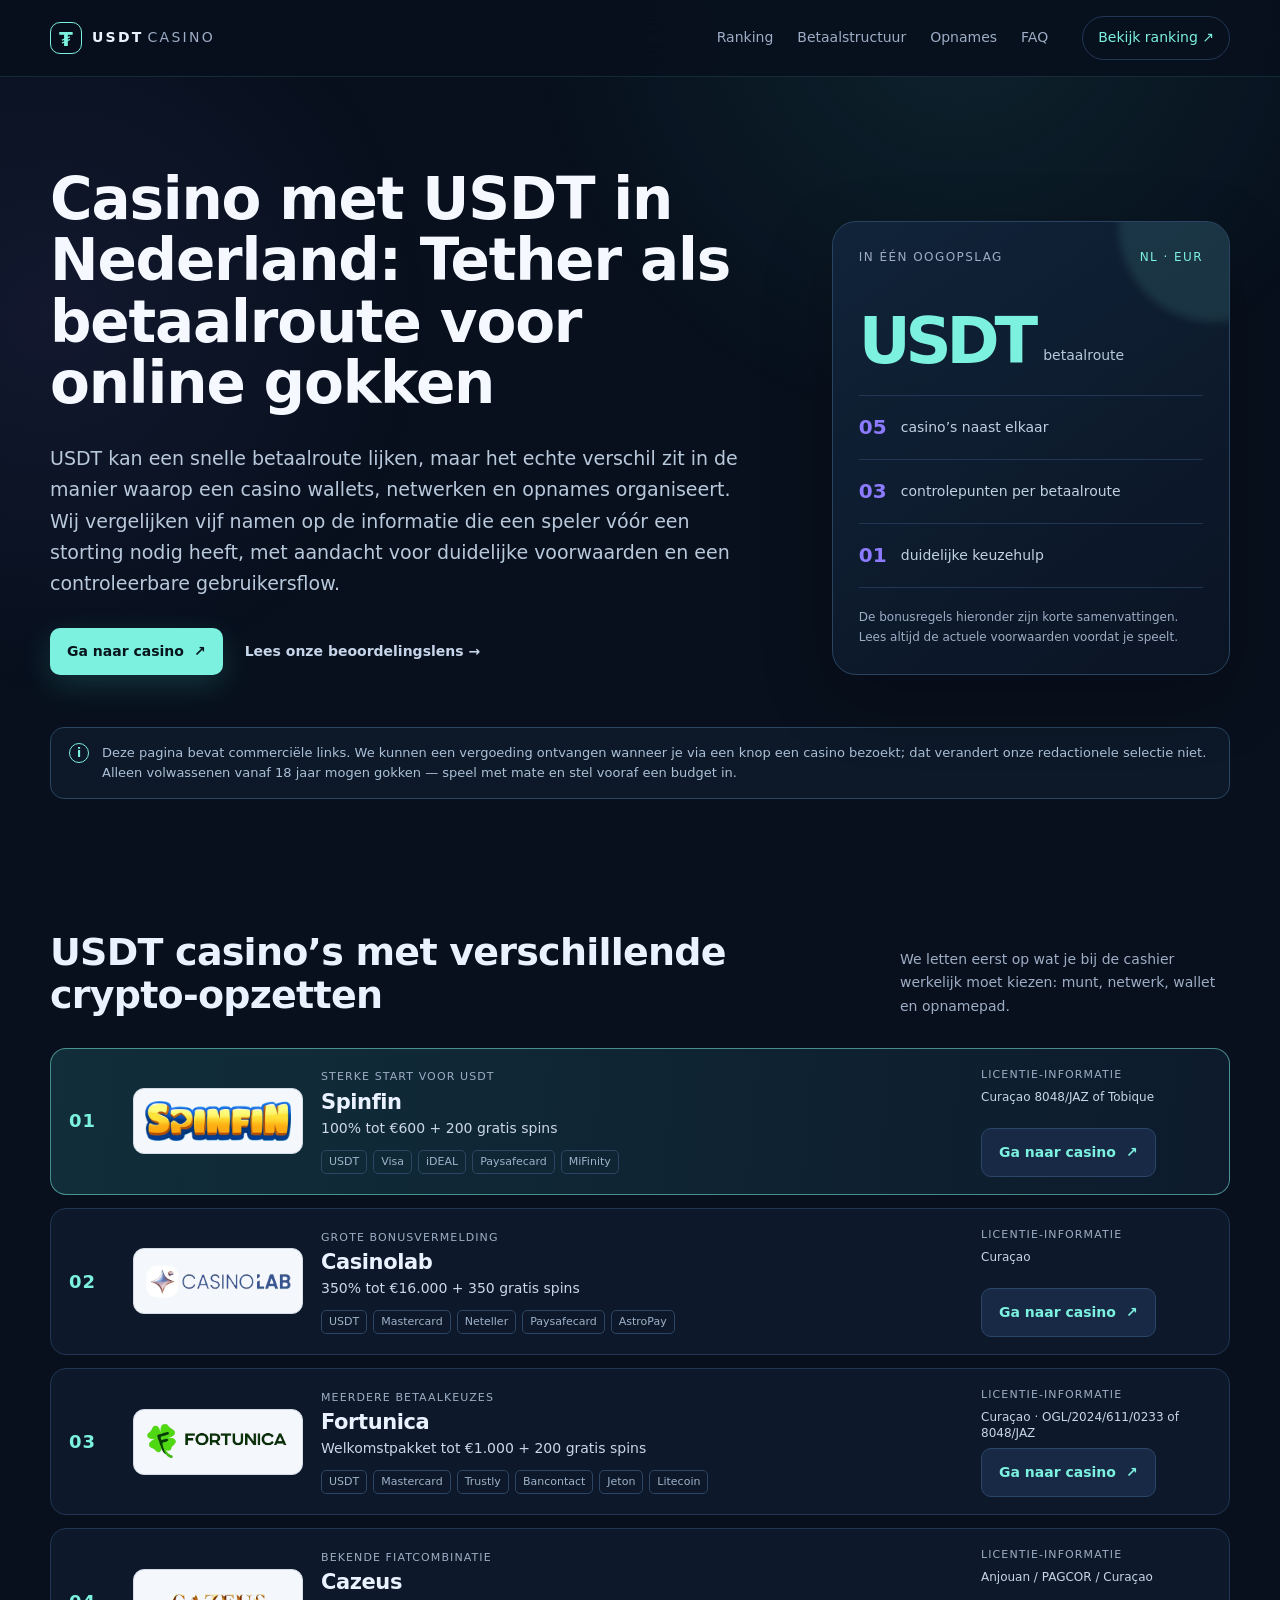
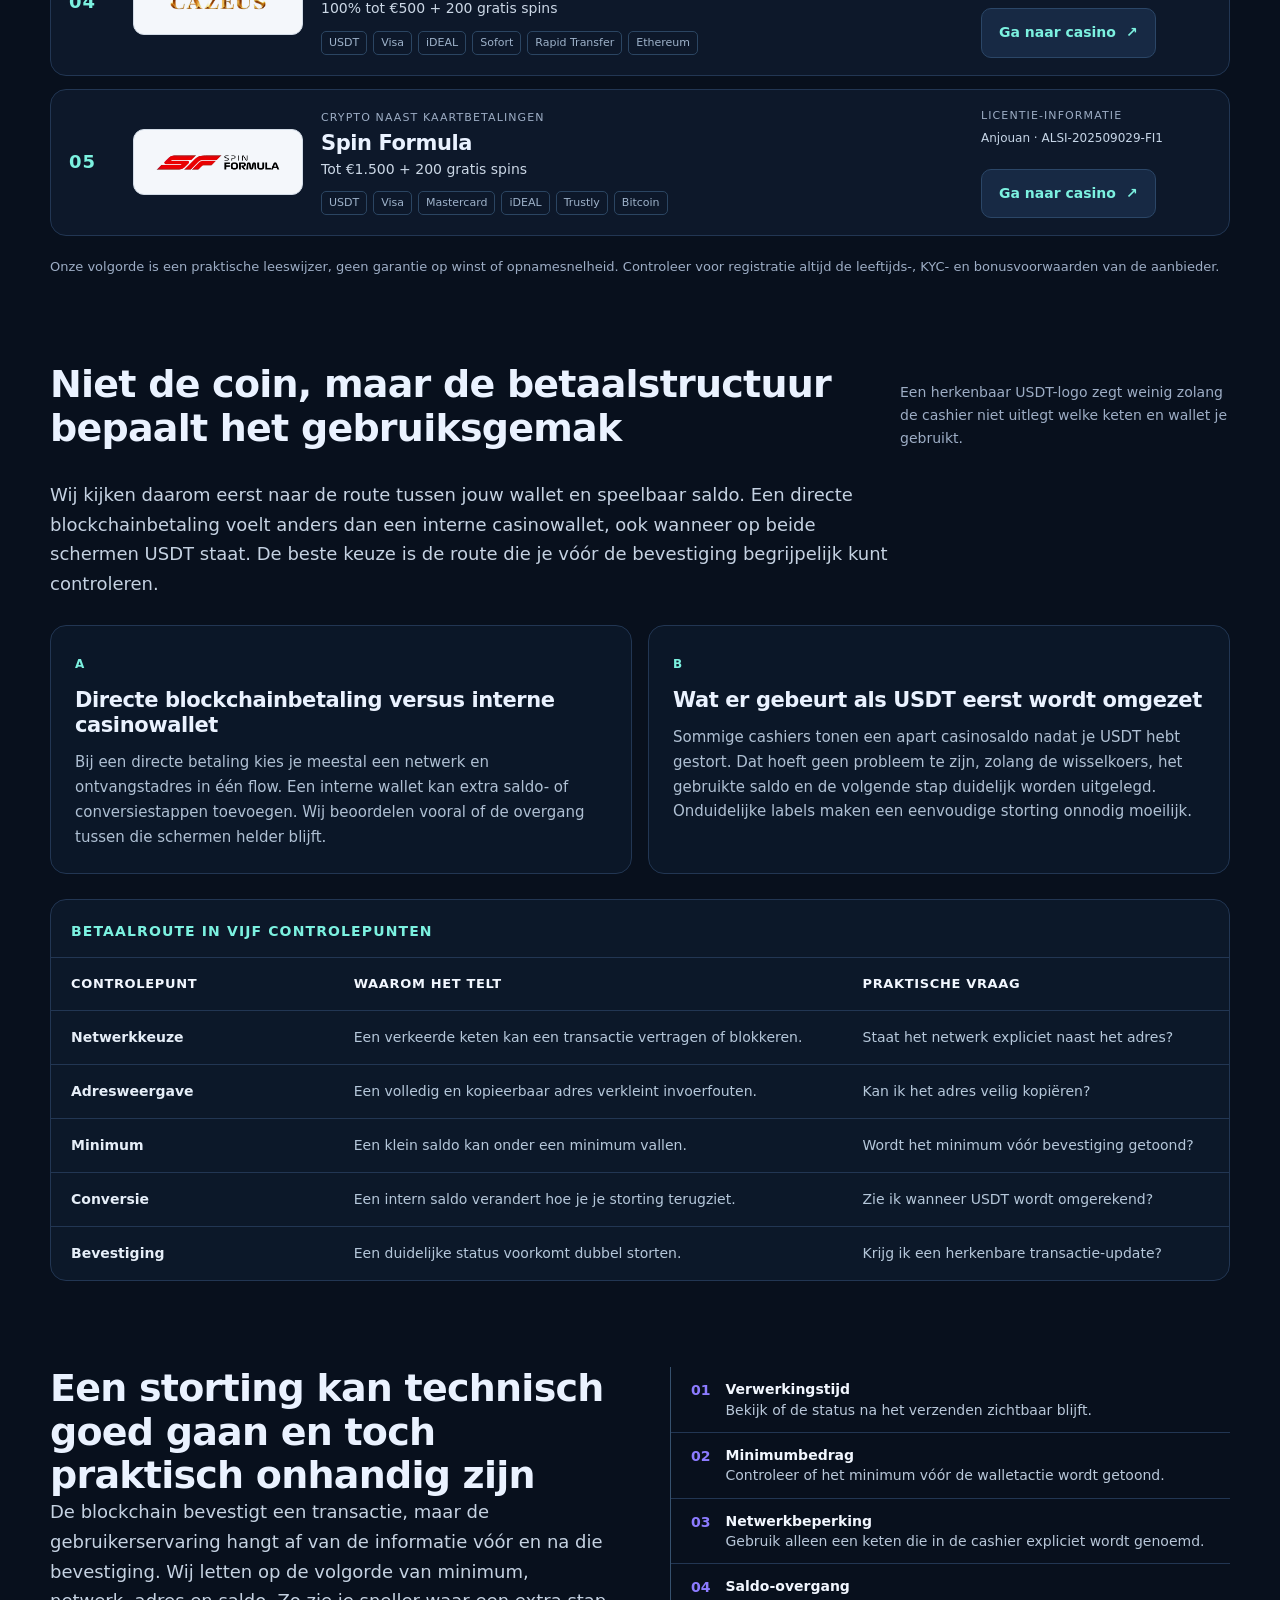
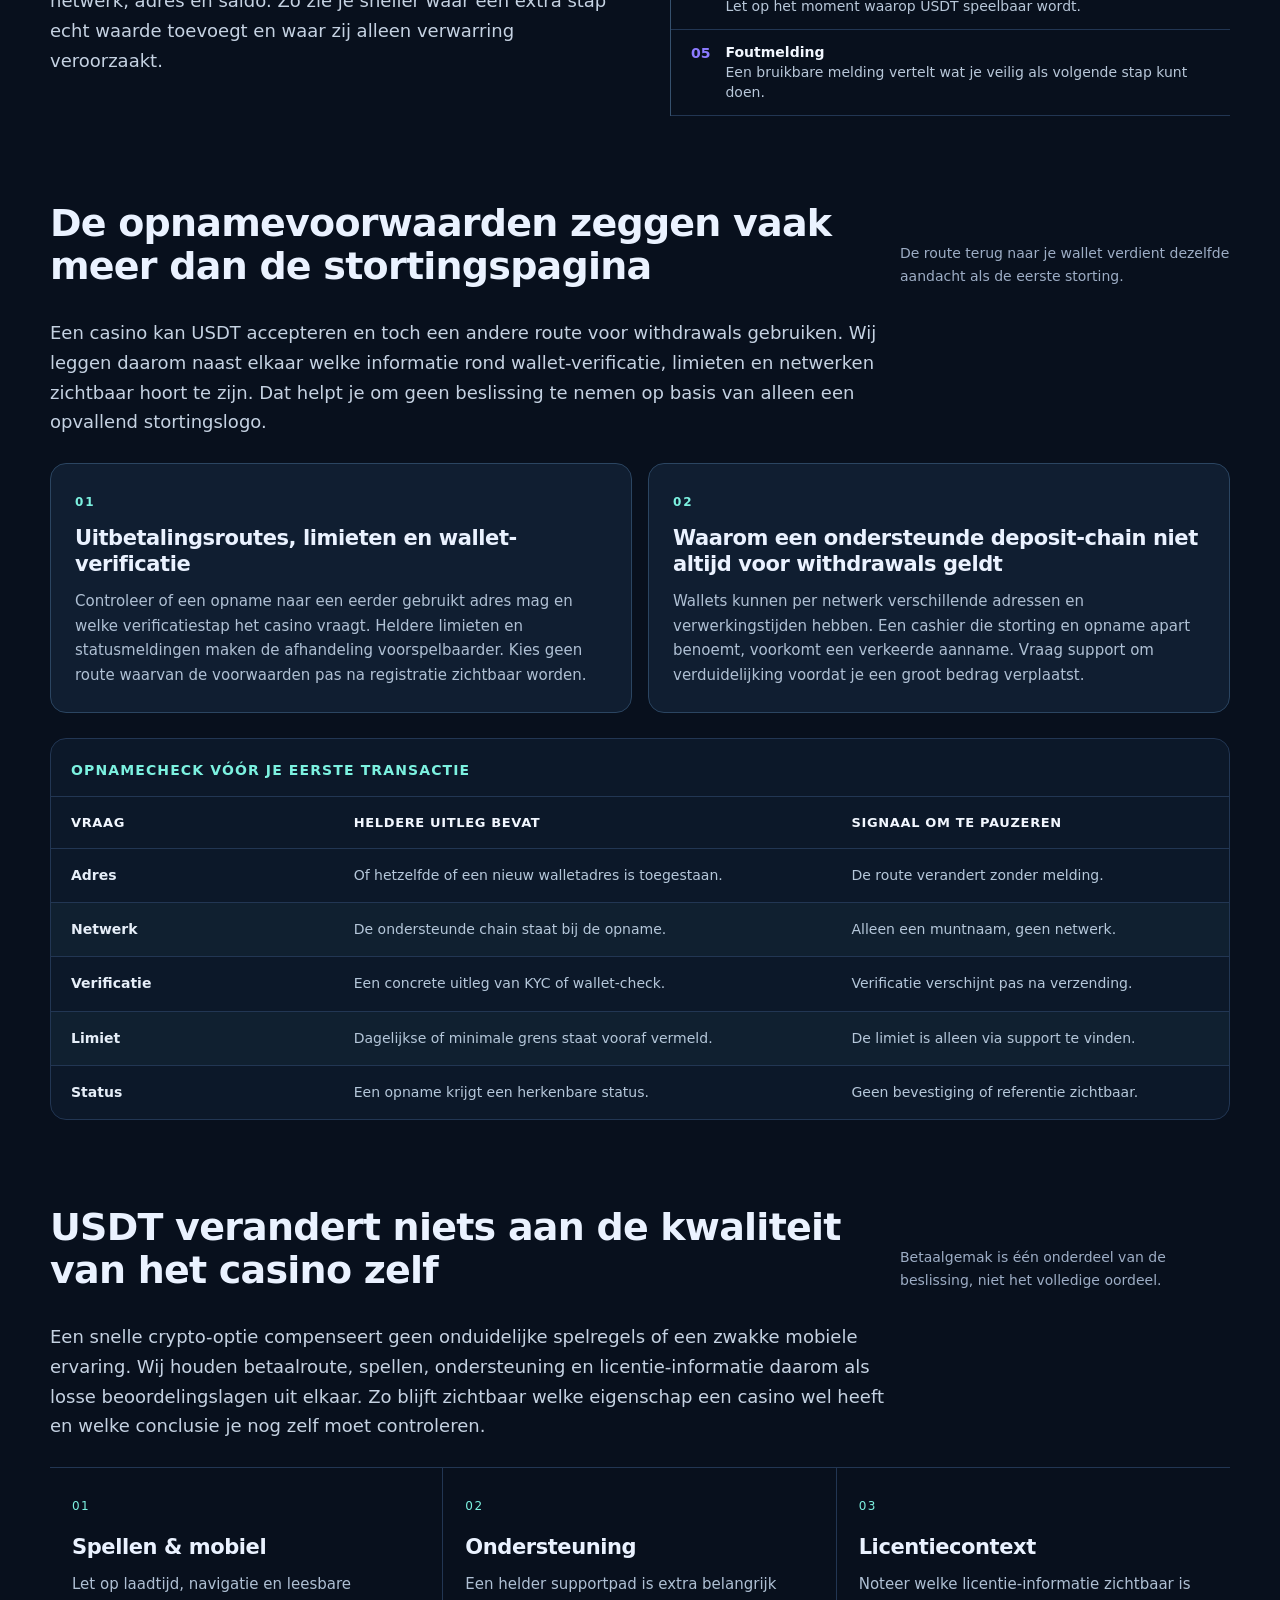
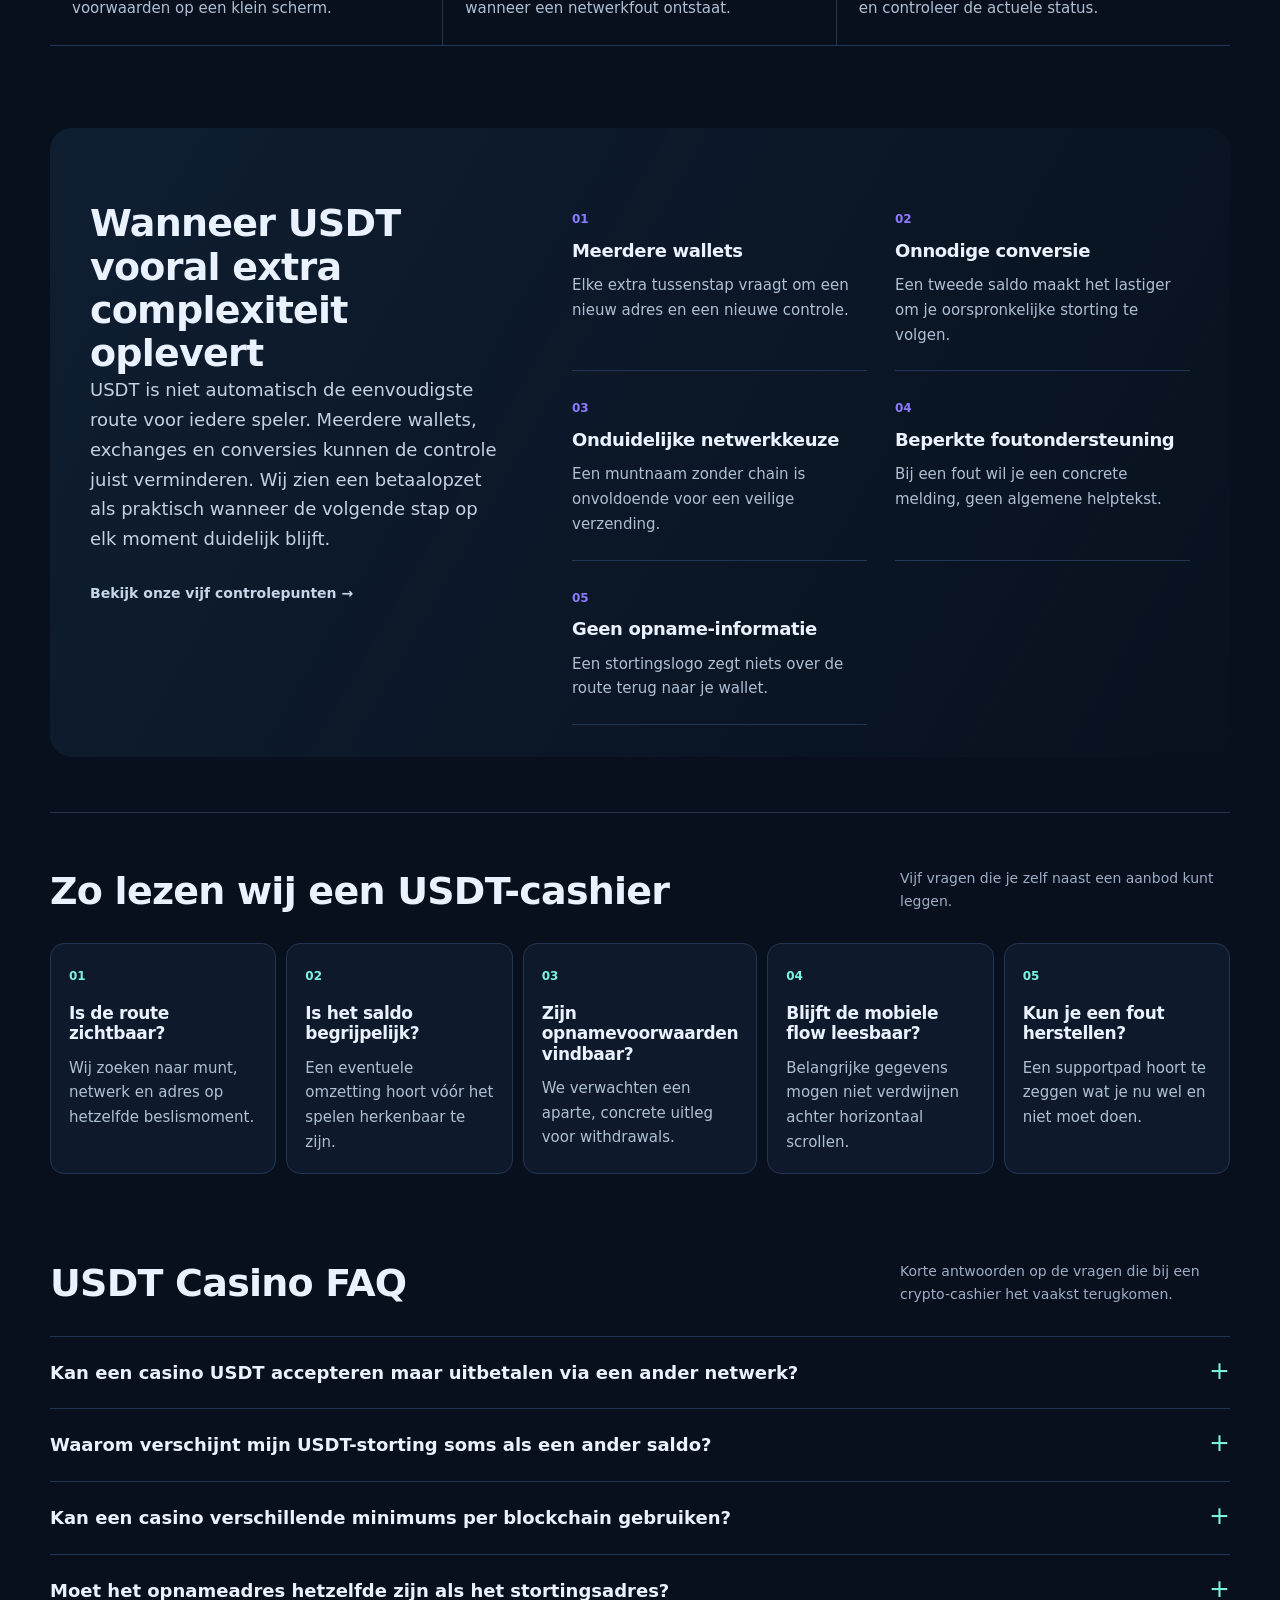
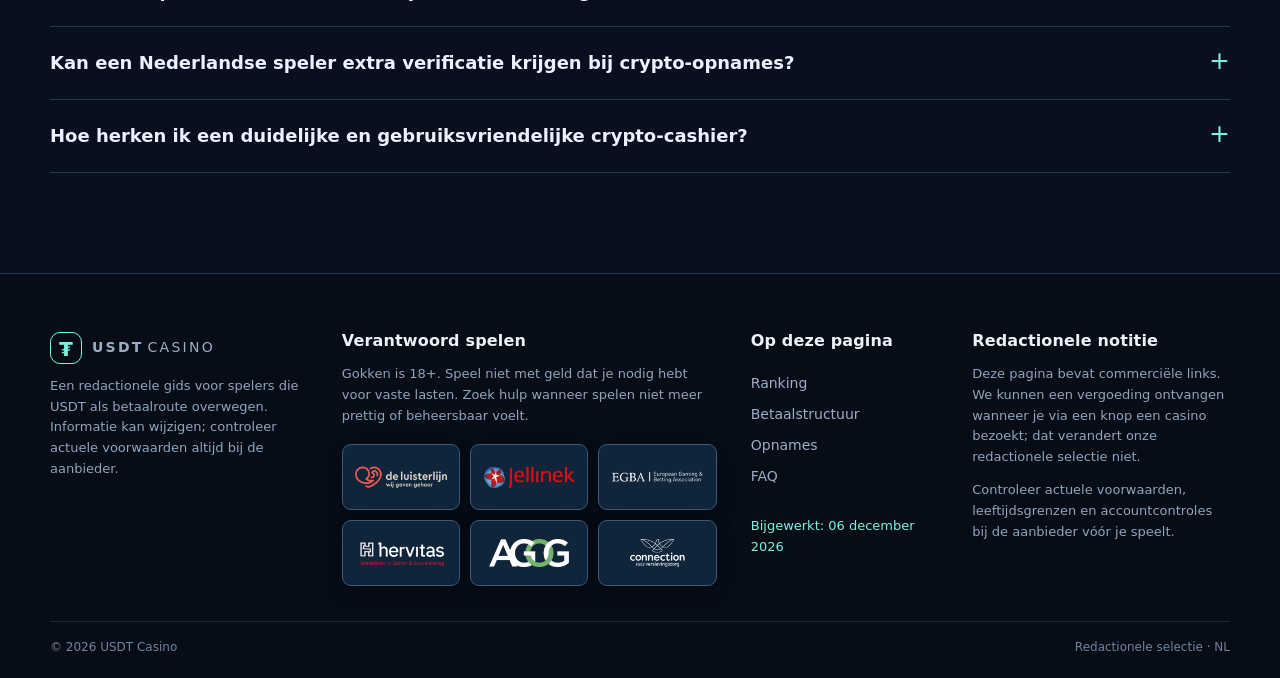
==== index.html @ d6264a71 "Add files via upload" ====
<!doctype html>
<html lang="nl-NL">
<head>
  <meta charset="utf-8">
  <meta name="viewport" content="width=device-width, initial-scale=1">
  <title>Casino met USDT Nederland: onafhankelijke vergelijking | September 2026</title>
  <meta name="description" content="Onze redactie vergelijkt USDT casino’s voor Nederlandse spelers: bonusvermeldingen, betaalstructuren, opnames en praktische aandachtspunten in één helder overzicht.">
  <meta name="robots" content="index,follow">
  <meta name="author" content="USDT Casino redactie">
  <meta name="date" content="2026-09-21">
  <meta property="og:title" content="Casino met USDT Nederland: heldere vergelijking">
  <meta property="og:description" content="Bekijk hoe vijf USDT-casino’s verschillen in betaalroute, bonusvermelding en gebruiksgemak.">
  <meta property="og:type" content="website">
  <meta property="og:url" content="https://usdtcasino-nl.com/">
  <meta property="og:updated_time" content="2026-09-21">
  <link rel="canonical" href="https://usdtcasino-nl.com/">
  <link rel="icon" type="image/svg+xml" href="/favicon.svg">
  <link rel="stylesheet" href="/styles.css">
  <script type="application/ld+json">
  {
    "@context":"https://schema.org",
    "@type":"WebSite",
    "@id":"https://usdtcasino-nl.com/#website",
    "url":"https://usdtcasino-nl.com/",
    "name":"USDT Casino",
    "inLanguage":"nl-NL"
  }
  </script>
  <script type="application/ld+json">
  {
    "@context":"https://schema.org",
    "@type":"WebPage",
    "@id":"https://usdtcasino-nl.com/#webpage",
    "url":"https://usdtcasino-nl.com/",
    "name":"Casino met USDT Nederland",
    "isPartOf":{"@id":"https://usdtcasino-nl.com/#website"},
    "dateModified":"2026-09-21",
    "inLanguage":"nl-NL"
  }
  </script>
  <script type="application/ld+json">
  {
    "@context":"https://schema.org",
    "@type":"ItemList",
    "@id":"https://usdtcasino-nl.com/#ranking",
    "name":"USDT casino selectie Nederland",
    "numberOfItems":5,
    "itemListElement":[
      {"@type":"ListItem","position":1,"name":"Spinfin","url":"https://usdtcasino-nl.com/#spinfin"},
      {"@type":"ListItem","position":2,"name":"Casinolab","url":"https://usdtcasino-nl.com/#casinolab"},
      {"@type":"ListItem","position":3,"name":"Fortunica","url":"https://usdtcasino-nl.com/#fortunica"},
      {"@type":"ListItem","position":4,"name":"Cazeus","url":"https://usdtcasino-nl.com/#cazeus"},
      {"@type":"ListItem","position":5,"name":"Spin Formula","url":"https://usdtcasino-nl.com/#spin-formula"}
    ]
  }
  </script>
</head>
<body>
  <a class="skip-link" href="#main-content">Ga direct naar de inhoud</a>
  <header class="site-header">
    <div class="shell header-inner">
      <a class="brand" href="/" aria-label="USDT Casino startpagina">
        <span class="brand-mark" aria-hidden="true">₮</span>
        <span>USDT<span class="brand-muted">CASINO</span></span>
      </a>
      <nav class="main-nav" aria-label="Hoofdnavigatie">
        <a href="#ranking">Ranking</a>
        <a href="#structuur">Betaalstructuur</a>
        <a href="#opnames">Opnames</a>
        <a href="#faq">FAQ</a>
      </nav>
      <a class="header-cta" href="#ranking">Bekijk ranking <span aria-hidden="true">↗</span></a>
    </div>
  </header>

  <main id="main-content">
    <section class="hero shell" aria-labelledby="page-title">
      <div class="hero-copy">
        <h1 id="page-title">Casino met USDT in Nederland: Tether als betaalroute voor online gokken</h1>
        <p class="hero-lede">USDT kan een snelle betaalroute lijken, maar het echte verschil zit in de manier waarop een casino wallets, netwerken en opnames organiseert. Wij vergelijken vijf namen op de informatie die een speler vóór een storting nodig heeft, met aandacht voor duidelijke voorwaarden en een controleerbare gebruikersflow.</p>
        <div class="hero-actions">
          <a class="button button-primary" href="/visit/">Ga naar casino <span aria-hidden="true">↗</span></a>
          <a class="text-link" href="#methode">Lees onze beoordelingslens <span aria-hidden="true">→</span></a>
        </div>
      </div>
      <aside class="hero-panel" aria-label="Kernpunten van deze vergelijking">
        <div class="panel-topline"><span>In één oogopslag</span><span class="panel-tag">NL · EUR</span></div>
        <div class="hero-signal"><strong>USDT</strong><span>betaalroute</span></div>
        <div class="signal-list">
          <div><span class="signal-number">05</span><span>casino’s naast elkaar</span></div>
          <div><span class="signal-number">03</span><span>controlepunten per betaalroute</span></div>
          <div><span class="signal-number">01</span><span>duidelijke keuzehulp</span></div>
        </div>
        <p class="panel-note">De bonusregels hieronder zijn korte samenvattingen. Lees altijd de actuele voorwaarden voordat je speelt.</p>
      </aside>
    </section>

    <section class="disclosure shell" aria-label="Affiliate- en leeftijdsvermelding">
      <span class="disclosure-icon" aria-hidden="true">i</span>
      <p>Deze pagina bevat commerciële links. We kunnen een vergoeding ontvangen wanneer je via een knop een casino bezoekt; dat verandert onze redactionele selectie niet. Alleen volwassenen vanaf 18 jaar mogen gokken — speel met mate en stel vooraf een budget in.</p>
    </section>

    <section class="shell section" id="ranking" aria-labelledby="ranking-title">
      <div class="section-heading">
        <div><h2 id="ranking-title">USDT casino’s met verschillende crypto-opzetten</h2></div>
        <p class="heading-note">We letten eerst op wat je bij de cashier werkelijk moet kiezen: munt, netwerk, wallet en opnamepad.</p>
      </div>
      <div class="ranking-list">
        <article class="casino-card featured" id="spinfin">
          <div class="rank-badge">01</div><div class="logo-box"><img src="/assets/spinfin.webp" alt="Spinfin logo" width="150" height="58"></div>
          <div class="casino-main"><div class="card-label">Sterke start voor USDT</div><h3>Spinfin</h3><p>100% tot €600 + 200 gratis spins</p><div class="meta-row"><span>USDT</span><span>Visa</span><span>iDEAL</span><span>Paysafecard</span><span>MiFinity</span></div></div>
          <div class="casino-side"><span class="license-label">Licentie-informatie</span><strong>Curaçao 8048/JAZ of Tobique</strong><a class="button button-dark" href="/visit/spinfin/" rel="sponsored nofollow">Ga naar casino <span aria-hidden="true">↗</span></a></div>
        </article>
        <article class="casino-card" id="casinolab">
          <div class="rank-badge">02</div><div class="logo-box"><img src="/assets/casinolab.webp" alt="Casinolab logo" width="150" height="58"></div>
          <div class="casino-main"><div class="card-label">Grote bonusvermelding</div><h3>Casinolab</h3><p>350% tot €16.000 + 350 gratis spins</p><div class="meta-row"><span>USDT</span><span>Mastercard</span><span>Neteller</span><span>Paysafecard</span><span>AstroPay</span></div></div>
          <div class="casino-side"><span class="license-label">Licentie-informatie</span><strong>Curaçao</strong><a class="button button-dark" href="/visit/casinolab/" rel="sponsored nofollow">Ga naar casino <span aria-hidden="true">↗</span></a></div>
        </article>
        <article class="casino-card" id="fortunica">
          <div class="rank-badge">03</div><div class="logo-box"><img src="/assets/fortunica.webp" alt="Fortunica logo" width="150" height="58"></div>
          <div class="casino-main"><div class="card-label">Meerdere betaalkeuzes</div><h3>Fortunica</h3><p>Welkomstpakket tot €1.000 + 200 gratis spins</p><div class="meta-row"><span>USDT</span><span>Mastercard</span><span>Trustly</span><span>Bancontact</span><span>Jeton</span><span>Litecoin</span></div></div>
          <div class="casino-side"><span class="license-label">Licentie-informatie</span><strong>Curaçao · OGL/2024/611/0233 of 8048/JAZ</strong><a class="button button-dark" href="/visit/fortunica/" rel="sponsored nofollow">Ga naar casino <span aria-hidden="true">↗</span></a></div>
        </article>
        <article class="casino-card" id="cazeus">
          <div class="rank-badge">04</div><div class="logo-box"><img src="/assets/cazeus.webp" alt="Cazeus logo" width="150" height="58"></div>
          <div class="casino-main"><div class="card-label">Bekende fiatcombinatie</div><h3>Cazeus</h3><p>100% tot €500 + 200 gratis spins</p><div class="meta-row"><span>USDT</span><span>Visa</span><span>iDEAL</span><span>Sofort</span><span>Rapid Transfer</span><span>Ethereum</span></div></div>
          <div class="casino-side"><span class="license-label">Licentie-informatie</span><strong>Anjouan / PAGCOR / Curaçao</strong><a class="button button-dark" href="/visit/cazeus/" rel="sponsored nofollow">Ga naar casino <span aria-hidden="true">↗</span></a></div>
        </article>
        <article class="casino-card" id="spin-formula">
          <div class="rank-badge">05</div><div class="logo-box"><img src="/assets/spin-formula.webp" alt="Spin Formula logo" width="150" height="58"></div>
          <div class="casino-main"><div class="card-label">Crypto naast kaartbetalingen</div><h3>Spin Formula</h3><p>Tot €1.500 + 200 gratis spins</p><div class="meta-row"><span>USDT</span><span>Visa</span><span>Mastercard</span><span>iDEAL</span><span>Trustly</span><span>Bitcoin</span></div></div>
          <div class="casino-side"><span class="license-label">Licentie-informatie</span><strong>Anjouan · ALSI-202509029-FI1</strong><a class="button button-dark" href="/visit/spinformula/" rel="sponsored nofollow">Ga naar casino <span aria-hidden="true">↗</span></a></div>
        </article>
      </div>
      <p class="after-note">Onze volgorde is een praktische leeswijzer, geen garantie op winst of opnamesnelheid. Controleer voor registratie altijd de leeftijds-, KYC- en bonusvoorwaarden van de aanbieder.</p>
    </section>

    <section class="shell section" id="structuur" aria-labelledby="structuur-title">
      <div class="section-heading"><div><h2 id="structuur-title">Niet de coin, maar de betaalstructuur bepaalt het gebruiksgemak</h2></div><p class="heading-note">Een herkenbaar USDT-logo zegt weinig zolang de cashier niet uitlegt welke keten en wallet je gebruikt.</p></div>
      <p class="intro-paragraph">Wij kijken daarom eerst naar de route tussen jouw wallet en speelbaar saldo. Een directe blockchainbetaling voelt anders dan een interne casinowallet, ook wanneer op beide schermen USDT staat. De beste keuze is de route die je vóór de bevestiging begrijpelijk kunt controleren.</p>
      <div class="insight-grid">
        <article class="insight-card"><span class="insight-index">A</span><h3>Directe blockchainbetaling versus interne casinowallet</h3><p>Bij een directe betaling kies je meestal een netwerk en ontvangstadres in één flow. Een interne wallet kan extra saldo- of conversiestappen toevoegen. Wij beoordelen vooral of de overgang tussen die schermen helder blijft.</p></article>
        <article class="insight-card"><span class="insight-index">B</span><h3>Wat er gebeurt als USDT eerst wordt omgezet</h3><p>Sommige cashiers tonen een apart casinosaldo nadat je USDT hebt gestort. Dat hoeft geen probleem te zijn, zolang de wisselkoers, het gebruikte saldo en de volgende stap duidelijk worden uitgelegd. Onduidelijke labels maken een eenvoudige storting onnodig moeilijk.</p></article>
      </div>
      <div class="table-wrap"><table class="comparison-table"><caption>Betaalroute in vijf controlepunten</caption><thead><tr><th scope="col">Controlepunt</th><th scope="col">Waarom het telt</th><th scope="col">Praktische vraag</th></tr></thead><tbody><tr><td>Netwerkkeuze</td><td>Een verkeerde keten kan een transactie vertragen of blokkeren.</td><td>Staat het netwerk expliciet naast het adres?</td></tr><tr><td>Adresweergave</td><td>Een volledig en kopieerbaar adres verkleint invoerfouten.</td><td>Kan ik het adres veilig kopiëren?</td></tr><tr><td>Minimum</td><td>Een klein saldo kan onder een minimum vallen.</td><td>Wordt het minimum vóór bevestiging getoond?</td></tr><tr><td>Conversie</td><td>Een intern saldo verandert hoe je je storting terugziet.</td><td>Zie ik wanneer USDT wordt omgerekend?</td></tr><tr><td>Bevestiging</td><td>Een duidelijke status voorkomt dubbel storten.</td><td>Krijg ik een herkenbare transactie-update?</td></tr></tbody></table></div>
    </section>

    <section class="shell section split-section" aria-labelledby="storting-title">
      <div><h2 id="storting-title">Een storting kan technisch goed gaan en toch praktisch onhandig zijn</h2><p class="intro-paragraph">De blockchain bevestigt een transactie, maar de gebruikerservaring hangt af van de informatie vóór en na die bevestiging. Wij letten op de volgorde van minimum, netwerk, adres en saldo. Zo zie je sneller waar een extra stap echt waarde toevoegt en waar zij alleen verwarring veroorzaakt.</p></div>
      <div class="numbered-list"><div><span>01</span><p><strong>Verwerkingstijd</strong><br>Bekijk of de status na het verzenden zichtbaar blijft.</p></div><div><span>02</span><p><strong>Minimumbedrag</strong><br>Controleer of het minimum vóór de walletactie wordt getoond.</p></div><div><span>03</span><p><strong>Netwerkbeperking</strong><br>Gebruik alleen een keten die in de cashier expliciet wordt genoemd.</p></div><div><span>04</span><p><strong>Saldo-overgang</strong><br>Let op het moment waarop USDT speelbaar wordt.</p></div><div><span>05</span><p><strong>Foutmelding</strong><br>Een bruikbare melding vertelt wat je veilig als volgende stap kunt doen.</p></div></div>
    </section>

    <section class="shell section" id="opnames" aria-labelledby="opnames-title">
      <div class="section-heading"><div><h2 id="opnames-title">De opnamevoorwaarden zeggen vaak meer dan de stortingspagina</h2></div><p class="heading-note">De route terug naar je wallet verdient dezelfde aandacht als de eerste storting.</p></div>
      <p class="intro-paragraph">Een casino kan USDT accepteren en toch een andere route voor withdrawals gebruiken. Wij leggen daarom naast elkaar welke informatie rond wallet-verificatie, limieten en netwerken zichtbaar hoort te zijn. Dat helpt je om geen beslissing te nemen op basis van alleen een opvallend stortingslogo.</p>
      <div class="insight-grid"><article class="insight-card dark-card"><span class="insight-index">01</span><h3>Uitbetalingsroutes, limieten en wallet-verificatie</h3><p>Controleer of een opname naar een eerder gebruikt adres mag en welke verificatiestap het casino vraagt. Heldere limieten en statusmeldingen maken de afhandeling voorspelbaarder. Kies geen route waarvan de voorwaarden pas na registratie zichtbaar worden.</p></article><article class="insight-card dark-card"><span class="insight-index">02</span><h3>Waarom een ondersteunde deposit-chain niet altijd voor withdrawals geldt</h3><p>Wallets kunnen per netwerk verschillende adressen en verwerkingstijden hebben. Een cashier die storting en opname apart benoemt, voorkomt een verkeerde aanname. Vraag support om verduidelijking voordat je een groot bedrag verplaatst.</p></article></div>
      <div class="table-wrap"><table class="comparison-table alt"><caption>Opnamecheck vóór je eerste transactie</caption><thead><tr><th scope="col">Vraag</th><th scope="col">Heldere uitleg bevat</th><th scope="col">Signaal om te pauzeren</th></tr></thead><tbody><tr><td>Adres</td><td>Of hetzelfde of een nieuw walletadres is toegestaan.</td><td>De route verandert zonder melding.</td></tr><tr><td>Netwerk</td><td>De ondersteunde chain staat bij de opname.</td><td>Alleen een muntnaam, geen netwerk.</td></tr><tr><td>Verificatie</td><td>Een concrete uitleg van KYC of wallet-check.</td><td>Verificatie verschijnt pas na verzending.</td></tr><tr><td>Limiet</td><td>Dagelijkse of minimale grens staat vooraf vermeld.</td><td>De limiet is alleen via support te vinden.</td></tr><tr><td>Status</td><td>Een opname krijgt een herkenbare status.</td><td>Geen bevestiging of referentie zichtbaar.</td></tr></tbody></table></div>
    </section>

    <section class="shell section" aria-labelledby="kwaliteit-title">
      <div class="section-heading"><div><h2 id="kwaliteit-title">USDT verandert niets aan de kwaliteit van het casino zelf</h2></div><p class="heading-note">Betaalgemak is één onderdeel van de beslissing, niet het volledige oordeel.</p></div>
      <p class="intro-paragraph">Een snelle crypto-optie compenseert geen onduidelijke spelregels of een zwakke mobiele ervaring. Wij houden betaalroute, spellen, ondersteuning en licentie-informatie daarom als losse beoordelingslagen uit elkaar. Zo blijft zichtbaar welke eigenschap een casino wel heeft en welke conclusie je nog zelf moet controleren.</p>
      <div class="feature-rail"><div><span class="rail-icon">01</span><h3>Spellen &amp; mobiel</h3><p>Let op laadtijd, navigatie en leesbare voorwaarden op een klein scherm.</p></div><div><span class="rail-icon">02</span><h3>Ondersteuning</h3><p>Een helder supportpad is extra belangrijk wanneer een netwerkfout ontstaat.</p></div><div><span class="rail-icon">03</span><h3>Licentiecontext</h3><p>Noteer welke licentie-informatie zichtbaar is en controleer de actuele status.</p></div></div>
    </section>

    <section class="shell section complexity-section" aria-labelledby="complexiteit-title">
      <div class="complexity-copy"><h2 id="complexiteit-title">Wanneer USDT vooral extra complexiteit oplevert</h2><p class="intro-paragraph">USDT is niet automatisch de eenvoudigste route voor iedere speler. Meerdere wallets, exchanges en conversies kunnen de controle juist verminderen. Wij zien een betaalopzet als praktisch wanneer de volgende stap op elk moment duidelijk blijft.</p><a class="text-link" href="#methode">Bekijk onze vijf controlepunten <span aria-hidden="true">→</span></a></div>
      <div class="complexity-list"><div><span>01</span><h3>Meerdere wallets</h3><p>Elke extra tussenstap vraagt om een nieuw adres en een nieuwe controle.</p></div><div><span>02</span><h3>Onnodige conversie</h3><p>Een tweede saldo maakt het lastiger om je oorspronkelijke storting te volgen.</p></div><div><span>03</span><h3>Onduidelijke netwerkkeuze</h3><p>Een muntnaam zonder chain is onvoldoende voor een veilige verzending.</p></div><div><span>04</span><h3>Beperkte foutondersteuning</h3><p>Bij een fout wil je een concrete melding, geen algemene helptekst.</p></div><div><span>05</span><h3>Geen opname-informatie</h3><p>Een stortingslogo zegt niets over de route terug naar je wallet.</p></div></div>
    </section>

    <section class="shell section method-section" id="methode" aria-labelledby="methode-title">
      <div class="section-heading"><div><h2 id="methode-title">Zo lezen wij een USDT-cashier</h2></div><p class="heading-note">Vijf vragen die je zelf naast een aanbod kunt leggen.</p></div>
      <ol class="method-list"><li><span>01</span><div><h3>Is de route zichtbaar?</h3><p>Wij zoeken naar munt, netwerk en adres op hetzelfde beslismoment.</p></div></li><li><span>02</span><div><h3>Is het saldo begrijpelijk?</h3><p>Een eventuele omzetting hoort vóór het spelen herkenbaar te zijn.</p></div></li><li><span>03</span><div><h3>Zijn opnamevoorwaarden vindbaar?</h3><p>We verwachten een aparte, concrete uitleg voor withdrawals.</p></div></li><li><span>04</span><div><h3>Blijft de mobiele flow leesbaar?</h3><p>Belangrijke gegevens mogen niet verdwijnen achter horizontaal scrollen.</p></div></li><li><span>05</span><div><h3>Kun je een fout herstellen?</h3><p>Een supportpad hoort te zeggen wat je nu wel en niet moet doen.</p></div></li></ol>
    </section>

    <section class="shell section faq-section" id="faq" aria-labelledby="faq-title">
      <div class="section-heading"><div><h2 id="faq-title">USDT Casino FAQ</h2></div><p class="heading-note">Korte antwoorden op de vragen die bij een crypto-cashier het vaakst terugkomen.</p></div>
      <div class="faq-list"><details><summary>Kan een casino USDT accepteren maar uitbetalen via een ander netwerk?</summary><p>Ja, dat kan per aanbieder verschillen. Controleer bij de opname welke chain en welk adres worden ondersteund voordat je een bedrag verzendt. Een duidelijke cashier maakt dit onderscheid zichtbaar.</p></details><details><summary>Waarom verschijnt mijn USDT-storting soms als een ander saldo?</summary><p>Een casino kan USDT intern omzetten naar een speel- of kassiersaldo. Kijk naar de uitleg bij de conversie en controleer hoe het saldo wordt weergegeven vóór je een bonus activeert. Zo houd je de waarde en voorwaarden uit elkaar.</p></details><details><summary>Kan een casino verschillende minimums per blockchain gebruiken?</summary><p>Ja, minimums kunnen per netwerk verschillen door transactiekosten of technische verwerking. Wij raden aan het bedrag en de chain op hetzelfde scherm te controleren. Stuur nooit op basis van alleen de muntnaam.</p></details><details><summary>Moet het opnameadres hetzelfde zijn als het stortingsadres?</summary><p>Niet altijd. Sommige aanbieders vragen om hetzelfde adres, andere laten een nieuw geverifieerd adres toe. Lees de opnamevoorwaarden en vraag support om uitleg vóór je bevestigt.</p></details><details><summary>Kan een Nederlandse speler extra verificatie krijgen bij crypto-opnames?</summary><p>Een aanbieder kan aanvullende identiteits- of walletcontroles vragen. De exacte stap hangt af van de account- en betaalvoorwaarden. Houd je gegevens actueel en plan tijd voor controle in.</p></details><details><summary>Hoe herken ik een duidelijke en gebruiksvriendelijke crypto-cashier?</summary><p>Zoek naar een zichtbare netwerkkeuze, kopieerbaar adres, minimum, statusmelding en aparte opname-uitleg. Wij vinden een flow sterker wanneer je elke stap kunt controleren voordat je geld verstuurt. Ontbreekt één van die onderdelen, pauzeer dan en vraag uitleg.</p></details></div>
    </section>
  </main>

  <footer class="site-footer">
    <div class="shell footer-grid">
      <div><a class="brand footer-brand" href="/" aria-label="USDT Casino startpagina"><span class="brand-mark" aria-hidden="true">₮</span><span>USDT<span class="brand-muted">CASINO</span></span></a><p>Een redactionele gids voor spelers die USDT als betaalroute overwegen. Informatie kan wijzigen; controleer actuele voorwaarden altijd bij de aanbieder.</p></div>
      <div><h2>Verantwoord spelen</h2><p>Gokken is 18+. Speel niet met geld dat je nodig hebt voor vaste lasten. Zoek hulp wanneer spelen niet meer prettig of beheersbaar voelt.</p><div class="support-logos" aria-label="Organisaties voor hulp en informatie"><a href="https://www.deluisterlijn.nl/" target="_blank" rel="nofollow noopener"><img src="/assets/deluisterlijn.nl.webp" alt="De Luisterlijn" width="104" height="46"></a><a href="https://www.jellinek.nl/" target="_blank" rel="nofollow noopener"><img src="/assets/jellinek.nl_.webp" alt="Jellinek" width="104" height="46"></a><a href="https://www.egba.eu/" target="_blank" rel="nofollow noopener"><img src="/assets/egba.eu_.webp" alt="EGBA" width="104" height="46"></a><a href="https://www.hervitas.nl/" target="_blank" rel="nofollow noopener"><img src="/assets/hervitas.nl_.webp" alt="Hervitas" width="104" height="46"></a><a href="https://agog.nl/" target="_blank" rel="nofollow noopener"><img src="/assets/agog.nl.webp" alt="AGOG" width="104" height="46"></a><a href="https://connection-sggz.nl/" target="_blank" rel="nofollow noopener"><img src="/assets/connection-sggz.nl.webp" alt="Connection SGGZ" width="104" height="46"></a></div></div>
      <div><h2>Op deze pagina</h2><a href="#ranking">Ranking</a><a href="#structuur">Betaalstructuur</a><a href="#opnames">Opnames</a><a href="#faq">FAQ</a><p class="footer-date">Bijgewerkt: <time class="js-date" data-live-date datetime="2026-09-21">21 september 2026</time></p></div>
      <div class="footer-extra"><h2>Redactionele notitie</h2><p>Deze pagina bevat commerciële links. We kunnen een vergoeding ontvangen wanneer je via een knop een casino bezoekt; dat verandert onze redactionele selectie niet.</p><p>Controleer actuele voorwaarden, leeftijdsgrenzen en accountcontroles bij de aanbieder vóór je speelt.</p></div>
    </div>
    <div class="shell footer-bottom"><span>© <span data-live-year>2026</span> USDT Casino</span><span>Redactionele selectie · NL</span></div>
  </footer>
  <aside class="bonus-catchfish" id="bonus-catchfish" aria-label="Bonusaanbieding" aria-hidden="true">
    <div class="bonus-catchfish-copy"><strong>Ontvang een bonus</strong><span>Bekijk de bonus van het eerste casino in onze ranking en lees de voorwaarden voordat je speelt.</span></div>
    <a class="button button-primary" href="/visit/spinfin/" rel="sponsored nofollow">Ontvang bonus <span aria-hidden="true">↗</span></a>
    <button class="bonus-catchfish-close" type="button" aria-label="Bonusmelding sluiten">×</button>
  </aside>
  <script src="/script.js" defer></script>
</body>
</html>
---- styles.css ----
:root{--ink:#eaf2ff;--muted:#9dadc5;--bg:#08101d;--panel:#101c2f;--panel-2:#0d1727;--line:#223653;--cyan:#7cf1e0;--cyan-strong:#42d8c4;--violet:#8c7bff;--white:#fff;--shell:1180px;--serif:Georgia,'Times New Roman',serif;--sans:Inter,ui-sans-serif,system-ui,-apple-system,BlinkMacSystemFont,'Segoe UI',sans-serif}*{box-sizing:border-box}html{scroll-behavior:smooth}body{margin:0;background:var(--bg);color:var(--ink);font-family:var(--sans);font-size:16px;line-height:1.65}body:before{content:"";position:fixed;inset:0;pointer-events:none;background:radial-gradient(circle at 75% 0%,rgba(61,190,177,.11),transparent 33%),radial-gradient(circle at 4% 35%,rgba(140,123,255,.08),transparent 28%);z-index:-1}a{color:inherit}.shell{width:min(var(--shell),calc(100% - 48px));margin-inline:auto}.skip-link{position:absolute;left:-999px;top:8px;background:var(--cyan);color:#06131a;padding:10px 14px;font-weight:700}.skip-link:focus{left:12px;z-index:100}.site-header{position:sticky;top:0;z-index:20;background:rgba(8,16,29,.86);backdrop-filter:blur(18px);border-bottom:1px solid rgba(124,241,224,.12)}.header-inner{min-height:76px;display:flex;align-items:center;gap:34px}.brand{display:flex;align-items:center;gap:10px;font-weight:800;letter-spacing:.16em;font-size:14px;text-decoration:none}.brand-mark{display:grid;place-items:center;width:32px;height:32px;border:1px solid var(--cyan);border-radius:10px;color:var(--cyan);font-size:20px;letter-spacing:0}.brand-muted{color:var(--muted);font-weight:500;margin-left:4px}.main-nav{display:flex;gap:24px;margin-left:auto}.main-nav a,.footer-grid a{text-decoration:none;color:var(--muted);font-size:14px}.main-nav a:hover,.footer-grid a:hover,.text-link:hover{color:var(--cyan)}.header-cta{border:1px solid var(--line);border-radius:999px;padding:9px 15px;text-decoration:none;color:var(--cyan);font-size:14px}.hero{display:grid;grid-template-columns:1.45fr .8fr;gap:60px;padding:92px 0 52px;align-items:end}.eyebrow,.kicker{font-size:12px;letter-spacing:.16em;text-transform:uppercase;color:var(--cyan);font-weight:800}.eyebrow{display:flex;align-items:center;gap:9px}.eyebrow-dot{width:8px;height:8px;border-radius:50%;background:var(--cyan);box-shadow:0 0 0 5px rgba(124,241,224,.1)}h1,h2,h3{margin:0;font-weight:700;letter-spacing:-.03em}h1{font-family:var(--serif);font-size:clamp(42px,6vw,78px);line-height:1.02;max-width:780px;color:#f5f8ff}h2{font-size:clamp(30px,4vw,50px);line-height:1.08;max-width:800px}h3{font-size:21px;line-height:1.2}.hero-lede{max-width:690px;color:#b9c9dc;font-size:19px;line-height:1.65;margin:28px 0}.hero-actions{display:flex;gap:22px;align-items:center}.button{display:inline-flex;align-items:center;justify-content:center;gap:10px;border-radius:10px;padding:12px 17px;text-decoration:none;font-weight:800;font-size:14px;transition:transform .2s,background .2s}.button:hover{transform:translateY(-2px)}.button-primary{background:var(--cyan);color:#07141b;box-shadow:0 10px 30px rgba(66,216,196,.18)}.button-dark{background:#172944;border:1px solid #2b4667;color:var(--cyan);white-space:nowrap}.text-link{font-weight:700;color:#c6d5e9;text-decoration:none;font-size:14px}.hero-panel{background:linear-gradient(145deg,rgba(17,36,59,.96),rgba(12,21,36,.88));border:1px solid #294460;border-radius:24px;padding:26px;box-shadow:0 24px 70px rgba(0,0,0,.22);position:relative;overflow:hidden}.hero-panel:after{content:"";position:absolute;width:190px;height:190px;border-radius:50%;right:-80px;top:-90px;background:rgba(124,241,224,.11);filter:blur(4px)}.panel-topline{display:flex;justify-content:space-between;color:var(--muted);font-size:12px;text-transform:uppercase;letter-spacing:.12em}.panel-tag{color:var(--cyan)}.hero-signal{display:flex;align-items:end;gap:10px;margin:48px 0 28px}.hero-signal strong{font-size:64px;line-height:.8;color:var(--cyan);letter-spacing:-.08em}.hero-signal span{color:#b7c7dc;font-size:14px}.signal-list{border-top:1px solid var(--line)}.signal-list div{display:flex;gap:14px;align-items:center;padding:15px 0;border-bottom:1px solid var(--line);color:#c1d0e2;font-size:14px}.signal-number{font-size:20px;color:var(--violet);font-weight:800;min-width:28px}.panel-note{font-size:12px;color:var(--muted);margin:20px 0 0}.disclosure{display:flex;gap:13px;align-items:flex-start;border:1px solid #2b4660;background:rgba(16,28,47,.72);border-radius:14px;padding:15px 18px;margin-bottom:78px}.disclosure-icon{border:1px solid var(--cyan);color:var(--cyan);width:20px;height:20px;border-radius:50%;display:grid;place-items:center;font-weight:800;font-size:12px;flex:none}.disclosure p{margin:0;color:#abc0d7;font-size:13px;line-height:1.55}.section{padding:54px 0 32px}.section-heading{display:flex;justify-content:space-between;gap:40px;align-items:end;margin-bottom:30px}.heading-note{max-width:330px;color:var(--muted);font-size:14px;margin:0}.kicker{margin:0 0 10px}.ranking-list{display:grid;gap:13px}.casino-card{display:grid;grid-template-columns:46px 170px minmax(0,1fr) 230px;gap:18px;align-items:center;background:rgba(15,28,46,.82);border:1px solid var(--line);border-radius:16px;padding:17px 18px;transition:border-color .2s,transform .2s}.casino-card:hover{border-color:#4e7197;transform:translateY(-2px)}.casino-card.featured{border-color:rgba(124,241,224,.52);background:linear-gradient(95deg,rgba(18,48,60,.95),rgba(14,28,47,.9))}.rank-badge{font-size:18px;font-weight:800;color:var(--cyan);letter-spacing:.06em}.logo-box{height:66px;border-radius:11px;background:#f4f7fb;border:1px solid #d2dbe6;display:grid;place-items:center;padding:7px 11px}.logo-box img{max-width:100%;max-height:50px;object-fit:contain}.casino-main{min-width:0}.card-label,.license-label{color:var(--muted);font-size:11px;text-transform:uppercase;letter-spacing:.1em}.casino-main h3{margin:3px 0 2px}.casino-main p{margin:0;color:#cbd7e6;font-size:14px}.meta-row{display:flex;flex-wrap:wrap;gap:6px;margin-top:10px}.meta-row span{border:1px solid #2b4562;color:#9eb2ca;border-radius:5px;padding:2px 7px;font-size:11px}.casino-side{display:flex;flex-direction:column;gap:5px;align-items:flex-start}.casino-side strong{font-size:12px;line-height:1.35;color:#c6d5e7;font-weight:500;min-height:34px}.after-note{font-size:13px;color:var(--muted);margin:20px 0 0}.intro-paragraph{max-width:850px;color:#c5d2e2;font-size:18px;margin:0 0 26px}.insight-grid{display:grid;grid-template-columns:1fr 1fr;gap:16px;margin:25px 0}.insight-card{border:1px solid var(--line);border-radius:16px;background:rgba(14,27,44,.76);padding:24px}.insight-card p,.feature-rail p,.complexity-list p,.method-list p{color:#afc0d4;margin:12px 0 0;font-size:15px}.insight-index{color:var(--cyan);font-size:12px;font-weight:800;letter-spacing:.16em}.insight-card h3{margin-top:12px}.dark-card{background:#101e31;border-color:#2b4561}.table-wrap{overflow-x:auto;border:1px solid var(--line);border-radius:16px;background:#0c1829;margin-top:22px}.comparison-table{border-collapse:collapse;width:100%;min-width:680px}.comparison-table caption{text-align:left;padding:20px 20px 14px;font-size:14px;letter-spacing:.08em;text-transform:uppercase;color:var(--cyan);font-weight:800}.comparison-table th,.comparison-table td{text-align:left;padding:15px 20px;border-top:1px solid var(--line);vertical-align:top}.comparison-table th{color:#f2f7ff;font-size:13px;letter-spacing:.05em;text-transform:uppercase;font-weight:800}.comparison-table td{color:#b5c7da;font-size:14px;font-weight:400}.comparison-table td:first-child{color:#e6eef8;font-weight:600;width:24%}.comparison-table.alt tr:nth-child(even){background:rgba(124,241,224,.035)}.split-section{display:grid;grid-template-columns:1fr 1fr;gap:60px;align-items:start}.numbered-list{border-left:1px solid #36516e}.numbered-list>div{display:flex;gap:15px;padding:12px 0 12px 20px;border-bottom:1px solid var(--line)}.numbered-list span{color:var(--violet);font-weight:800;font-size:14px}.numbered-list p{margin:0;color:#b8c7d9;font-size:14px;line-height:1.45}.numbered-list strong{color:#f2f7ff}.feature-rail{display:grid;grid-template-columns:repeat(3,1fr);border-top:1px solid var(--line);border-bottom:1px solid var(--line)}.feature-rail>div{padding:24px 22px;border-right:1px solid var(--line)}.feature-rail>div:last-child{border-right:0}.rail-icon{font-size:12px;color:var(--cyan);letter-spacing:.12em}.feature-rail h3{margin-top:16px}.complexity-section{display:grid;grid-template-columns:.8fr 1.2fr;gap:70px;background:linear-gradient(120deg,rgba(17,35,56,.75),rgba(10,19,32,.45));padding-inline:40px;border-radius:22px;margin-top:50px}.complexity-copy{padding:20px 0}.complexity-list{display:grid;grid-template-columns:1fr 1fr;gap:0 28px}.complexity-list>div{padding:23px 0;border-bottom:1px solid var(--line)}.complexity-list span{color:var(--violet);font-size:12px;font-weight:800}.complexity-list h3{font-size:18px;margin-top:8px}.method-section{border-top:1px solid var(--line);margin-top:55px}.method-list{list-style:none;padding:0;margin:0;display:grid;grid-template-columns:repeat(5,1fr);gap:10px}.method-list li{border:1px solid var(--line);border-radius:14px;padding:18px;background:#0e1a2c}.method-list li>span{font-size:12px;color:var(--cyan);font-weight:800}.method-list h3{font-size:17px;margin-top:14px}.faq-section{padding-bottom:100px}.faq-list{border-top:1px solid var(--line)}details{border-bottom:1px solid var(--line)}summary{cursor:pointer;list-style:none;padding:21px 0;font-size:18px;font-weight:700;display:flex;justify-content:space-between;gap:16px}summary::-webkit-details-marker{display:none}summary:after{content:'+';color:var(--cyan);font-weight:400;font-size:25px;line-height:1}details[open] summary:after{content:'−'}details p{max-width:800px;color:#b5c7da;margin:0 0 22px}.site-footer{border-top:1px solid var(--line);background:#060d17;padding:58px 0 20px}.footer-grid{display:grid;grid-template-columns:1.25fr 1fr .7fr;gap:56px}.footer-grid h2{font-size:16px;letter-spacing:.01em;margin-bottom:14px}.footer-grid p{color:#91a4bb;font-size:13px;line-height:1.6;margin:12px 0}.footer-grid>div:nth-child(3){display:flex;flex-direction:column;gap:8px}.footer-brand{color:var(--ink);margin-bottom:10px}.support-logos{display:flex;gap:8px;margin-top:16px}.support-logos a{background:#f1f4f8;padding:4px;border-radius:6px;display:grid;place-items:center}.support-logos img{object-fit:contain}.footer-date{margin-top:20px!important;color:var(--cyan)!important}.footer-bottom{border-top:1px solid #16283e;margin-top:35px;padding-top:16px;display:flex;justify-content:space-between;color:#71849c;font-size:12px}@media(max-width:1000px){.hero{grid-template-columns:1fr;gap:34px}.hero-panel{max-width:530px}.casino-card{grid-template-columns:40px 145px minmax(0,1fr)}.casino-side{grid-column:3;flex-direction:row;align-items:center;justify-content:space-between;border-top:1px solid var(--line);padding-top:12px}.casino-side strong{min-height:0}.split-section,.complexity-section{grid-template-columns:1fr;gap:28px}.complexity-section{padding-inline:28px}.method-list{grid-template-columns:repeat(3,1fr)}}@media(max-width:700px){.shell{width:min(var(--shell),calc(100% - 30px))}.header-inner{min-height:66px;gap:15px}.main-nav{display:none}.header-cta{margin-left:auto;padding:8px 11px;font-size:12px}.hero{padding:62px 0 34px}h1{font-size:45px}.hero-lede{font-size:17px}.hero-actions{flex-direction:column;align-items:flex-start}.disclosure{margin-bottom:44px}.section{padding-top:40px}.section-heading{display:block}.heading-note{margin-top:14px}.casino-card{grid-template-columns:36px 1fr;gap:12px;padding:14px}.logo-box{grid-column:2;grid-row:1;width:150px}.casino-main{grid-column:1 / -1}.casino-side{grid-column:1 / -1;display:flex;align-items:flex-start;flex-direction:column;gap:8px}.casino-side .button{width:100%}.insight-grid,.feature-rail{grid-template-columns:1fr}.feature-rail>div{border-right:0;border-bottom:1px solid var(--line)}.feature-rail>div:last-child{border-bottom:0}.complexity-section{padding-inline:20px}.complexity-list,.method-list{grid-template-columns:1fr}.method-list li{display:grid;grid-template-columns:35px 1fr;gap:8px}.method-list h3{margin-top:0}.footer-grid{grid-template-columns:1fr;gap:28px}.footer-bottom{display:block}.footer-bottom span{display:block;margin-top:5px}summary{font-size:16px}}
/* Local refinements: lighter hierarchy, regular sans-serif type, readable support marks. */
h1,h2,h3{font-family:var(--sans);letter-spacing:-.02em}
h1{font-size:clamp(38px,4.6vw,58px);line-height:1.06;max-width:700px}
h2{font-size:clamp(25px,3.1vw,38px);line-height:1.14}
.kicker,.eyebrow{display:none!important}
.footer-grid{grid-template-columns:1.1fr 1.6fr .8fr 1.1fr;gap:34px}
.footer-extra p{max-width:260px}
.support-logos{display:grid;grid-template-columns:repeat(3,minmax(0,1fr));gap:10px;margin-top:18px}
.support-logos a{min-height:64px;padding:9px 12px;background:#10243a;border:1px solid #3b5a78;border-radius:9px;box-shadow:0 8px 20px rgba(0,0,0,.22);display:grid;place-items:center}
.support-logos img{width:100%;height:46px;object-fit:contain}
.bonus-catchfish{position:fixed;z-index:30;left:50%;bottom:24px;width:min(720px,calc(100% - 32px));display:flex;align-items:center;gap:22px;padding:18px 20px;border:1px solid rgba(124,241,224,.46);border-radius:18px;background:rgba(15,34,54,.97);box-shadow:0 20px 60px rgba(0,0,0,.34);opacity:0;transform:translate(-50%,30px) scale(.98);pointer-events:none;transition:opacity .45s ease,transform .45s cubic-bezier(.2,.8,.2,1)}
.bonus-catchfish.is-visible{opacity:1;transform:translate(-50%,0) scale(1);pointer-events:auto}
.bonus-catchfish.is-closing{opacity:0;transform:translate(-50%,38px) scale(.96);pointer-events:none}
.bonus-catchfish-copy{flex:1}.bonus-catchfish-copy strong{display:block;color:var(--cyan);font-size:18px}.bonus-catchfish-copy span{display:block;color:#c5d5e5;font-size:13px;margin-top:3px}.bonus-catchfish .button{flex:none}.bonus-catchfish-close{width:30px;height:30px;border:1px solid #49627c;border-radius:50%;background:transparent;color:#c8d7e8;font-size:20px;line-height:1;cursor:pointer}.bonus-catchfish-close:hover{color:var(--cyan);border-color:var(--cyan)}
@media(max-width:1000px){.footer-grid{grid-template-columns:1fr 1fr}.footer-extra p{max-width:none}.support-logos{grid-template-columns:repeat(3,minmax(0,1fr))}}
@media(max-width:700px){h1{font-size:40px}.footer-grid{grid-template-columns:1fr}.support-logos{grid-template-columns:repeat(2,minmax(0,1fr))}.bonus-catchfish{align-items:flex-start;gap:12px;padding:15px}.bonus-catchfish-copy strong{font-size:16px}.bonus-catchfish-copy span{font-size:12px}.bonus-catchfish .button{padding:10px 12px;font-size:12px}.bonus-catchfish-close{flex:none}}
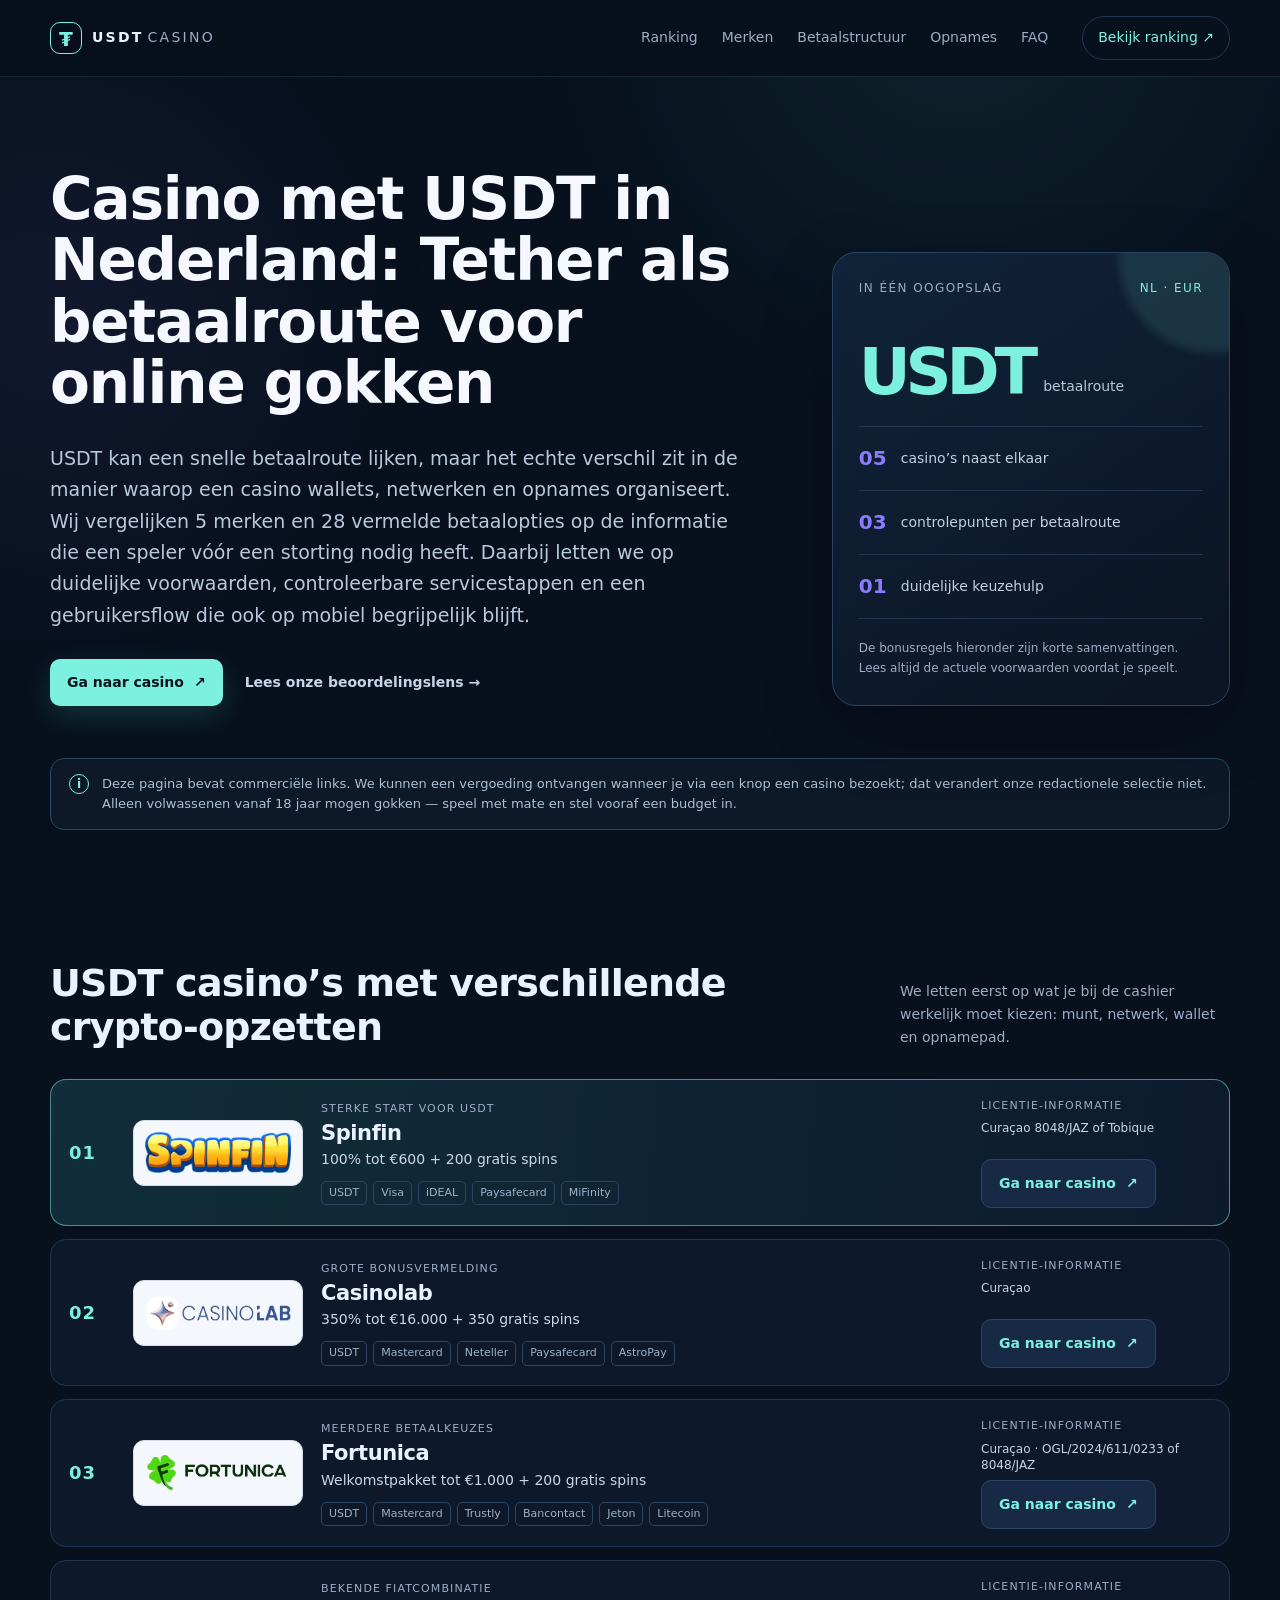
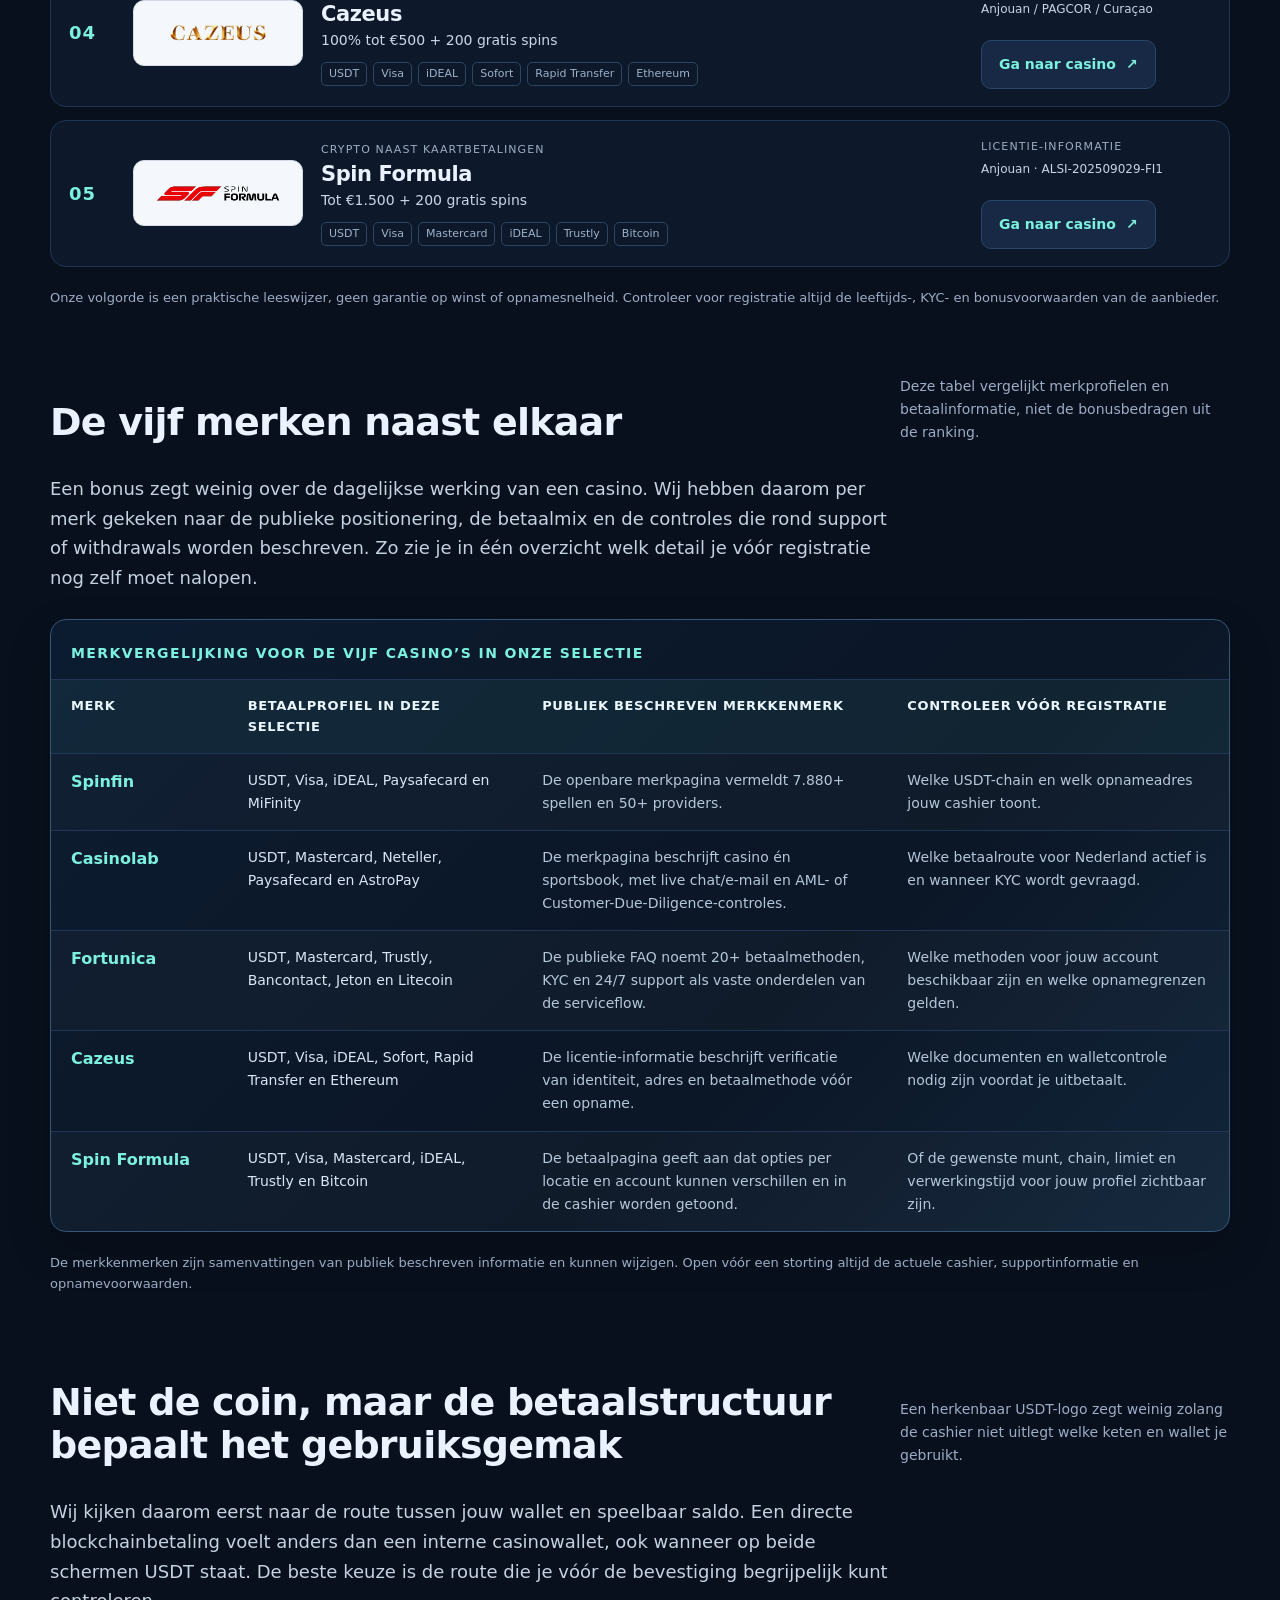
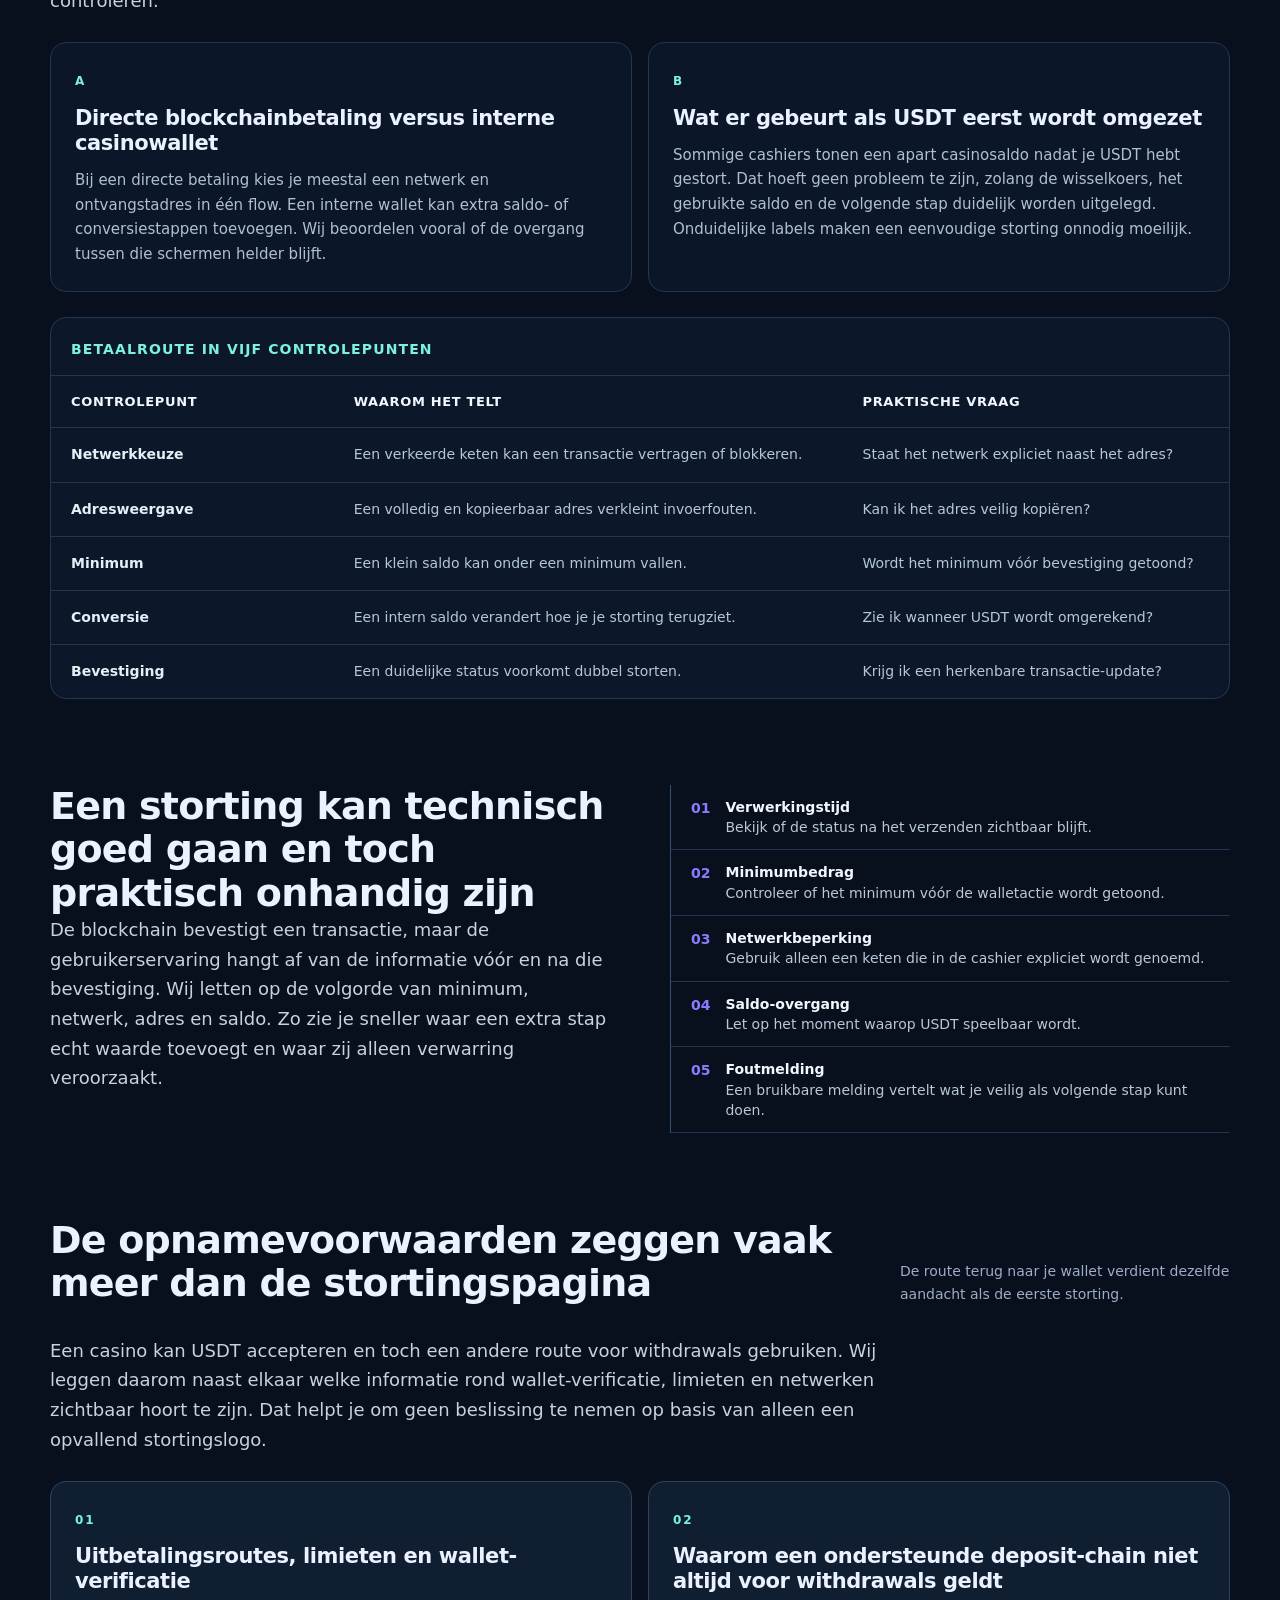
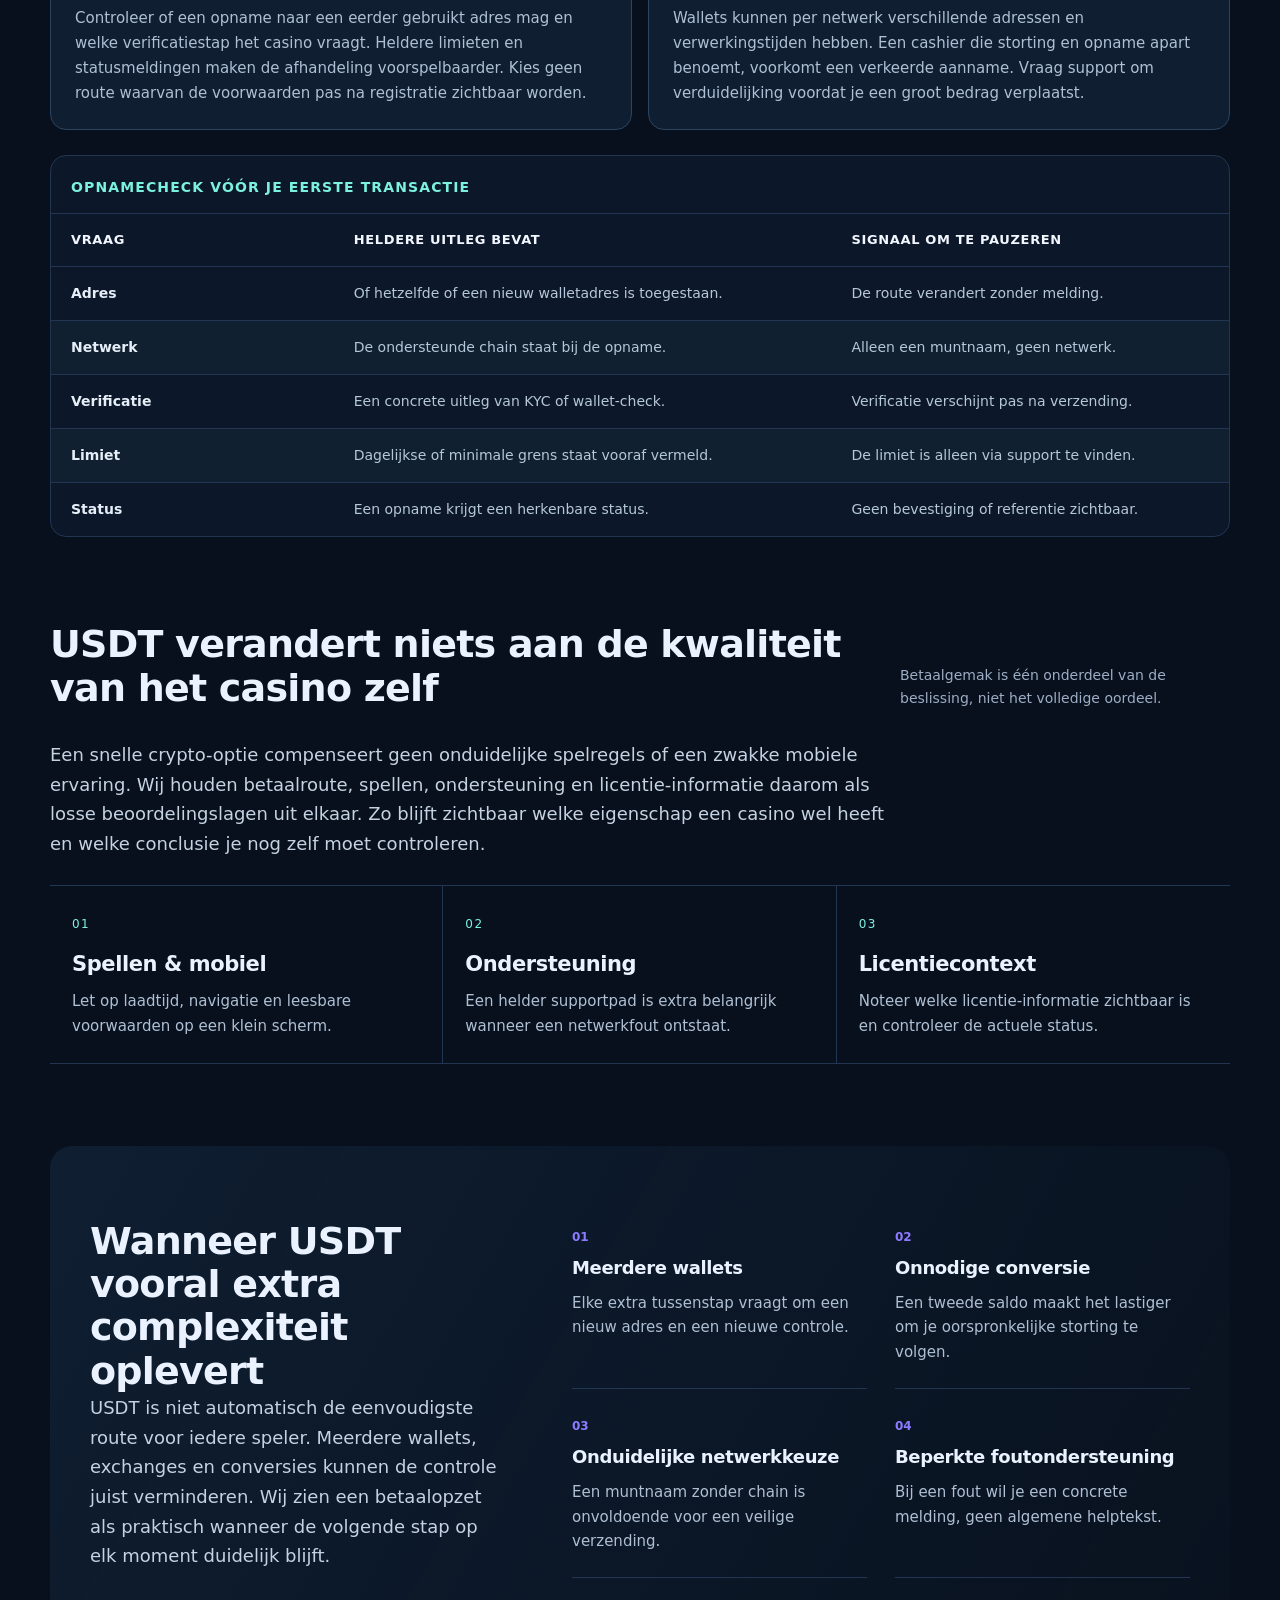
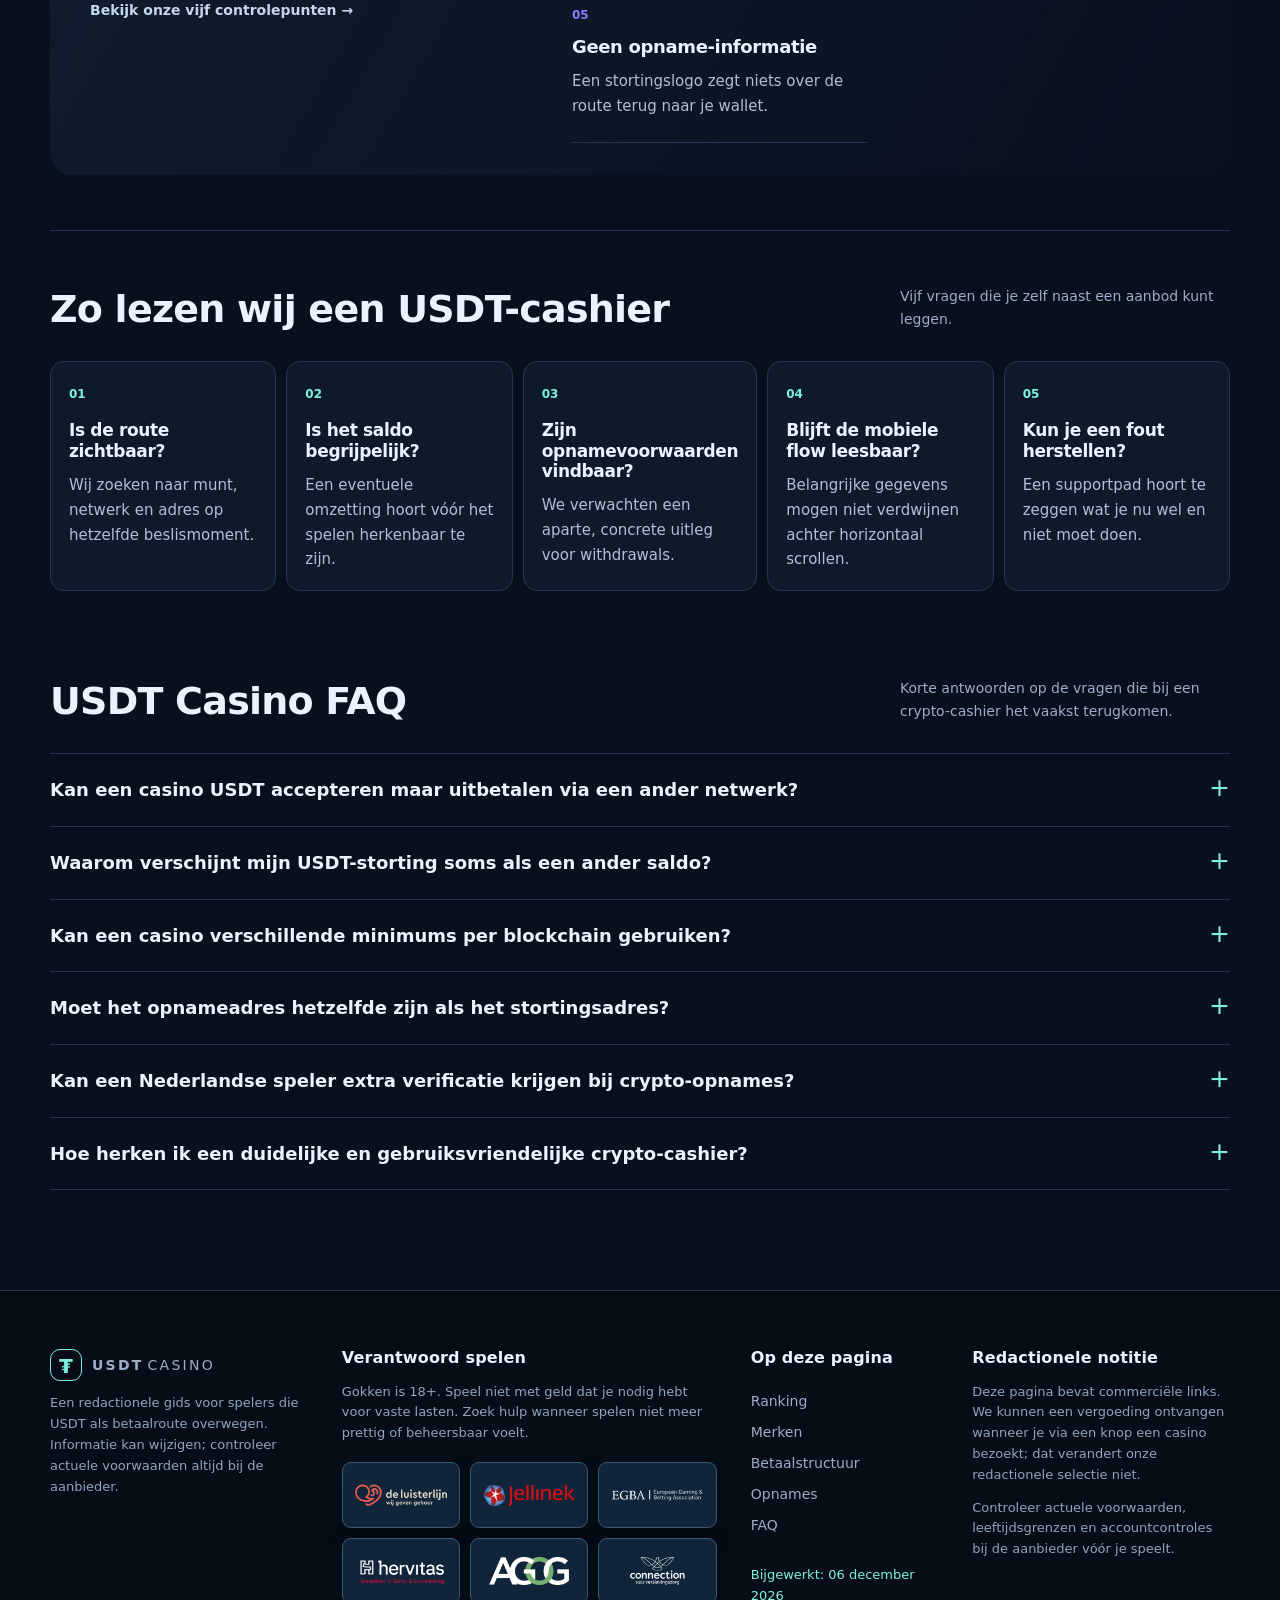
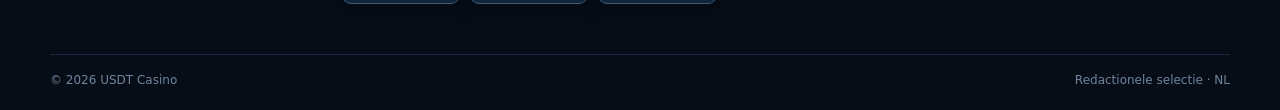
==== commit 231845df: "commit 1" ====
--- a/index.html
+++ b/index.html
@@ -65,6 +65,7 @@
       </a>
       <nav class="main-nav" aria-label="Hoofdnavigatie">
         <a href="#ranking">Ranking</a>
+        <a href="#merken">Merken</a>
         <a href="#structuur">Betaalstructuur</a>
         <a href="#opnames">Opnames</a>
         <a href="#faq">FAQ</a>
@@ -77,7 +78,7 @@
     <section class="hero shell" aria-labelledby="page-title">
       <div class="hero-copy">
         <h1 id="page-title">Casino met USDT in Nederland: Tether als betaalroute voor online gokken</h1>
-        <p class="hero-lede">USDT kan een snelle betaalroute lijken, maar het echte verschil zit in de manier waarop een casino wallets, netwerken en opnames organiseert. Wij vergelijken vijf namen op de informatie die een speler vóór een storting nodig heeft, met aandacht voor duidelijke voorwaarden en een controleerbare gebruikersflow.</p>
+        <p class="hero-lede">USDT kan een snelle betaalroute lijken, maar het echte verschil zit in de manier waarop een casino wallets, netwerken en opnames organiseert. Wij vergelijken 5 merken en 28 vermelde betaalopties op de informatie die een speler vóór een storting nodig heeft. Daarbij letten we op duidelijke voorwaarden, controleerbare servicestappen en een gebruikersflow die ook op mobiel begrijpelijk blijft.</p>
         <div class="hero-actions">
           <a class="button button-primary" href="/visit/">Ga naar casino <span aria-hidden="true">↗</span></a>
           <a class="text-link" href="#methode">Lees onze beoordelingslens <span aria-hidden="true">→</span></a>
@@ -135,6 +136,28 @@
       <p class="after-note">Onze volgorde is een praktische leeswijzer, geen garantie op winst of opnamesnelheid. Controleer voor registratie altijd de leeftijds-, KYC- en bonusvoorwaarden van de aanbieder.</p>
     </section>
 
+    <section class="shell section brand-comparison" id="merken" aria-labelledby="merken-title">
+      <div class="section-heading">
+        <div><h2 id="merken-title">De vijf merken naast elkaar</h2></div>
+        <p class="heading-note">Deze tabel vergelijkt merkprofielen en betaalinformatie, niet de bonusbedragen uit de ranking.</p>
+      </div>
+      <p class="intro-paragraph">Een bonus zegt weinig over de dagelijkse werking van een casino. Wij hebben daarom per merk gekeken naar de publieke positionering, de betaalmix en de controles die rond support of withdrawals worden beschreven. Zo zie je in één overzicht welk detail je vóór registratie nog zelf moet nalopen.</p>
+      <div class="table-wrap brand-table-wrap">
+        <table class="comparison-table brand-table">
+          <caption>Merkvergelijking voor de vijf casino’s in onze selectie</caption>
+          <thead><tr><th scope="col">Merk</th><th scope="col">Betaalprofiel in deze selectie</th><th scope="col">Publiek beschreven merkkenmerk</th><th scope="col">Controleer vóór registratie</th></tr></thead>
+          <tbody>
+            <tr><td>Spinfin</td><td>USDT, Visa, iDEAL, Paysafecard en MiFinity</td><td>De openbare merkpagina vermeldt 7.880+ spellen en 50+ providers.</td><td>Welke USDT-chain en welk opnameadres jouw cashier toont.</td></tr>
+            <tr><td>Casinolab</td><td>USDT, Mastercard, Neteller, Paysafecard en AstroPay</td><td>De merkpagina beschrijft casino én sportsbook, met live chat/e-mail en AML- of Customer-Due-Diligence-controles.</td><td>Welke betaalroute voor Nederland actief is en wanneer KYC wordt gevraagd.</td></tr>
+            <tr><td>Fortunica</td><td>USDT, Mastercard, Trustly, Bancontact, Jeton en Litecoin</td><td>De publieke FAQ noemt 20+ betaalmethoden, KYC en 24/7 support als vaste onderdelen van de serviceflow.</td><td>Welke methoden voor jouw account beschikbaar zijn en welke opnamegrenzen gelden.</td></tr>
+            <tr><td>Cazeus</td><td>USDT, Visa, iDEAL, Sofort, Rapid Transfer en Ethereum</td><td>De licentie-informatie beschrijft verificatie van identiteit, adres en betaalmethode vóór een opname.</td><td>Welke documenten en walletcontrole nodig zijn voordat je uitbetaalt.</td></tr>
+            <tr><td>Spin Formula</td><td>USDT, Visa, Mastercard, iDEAL, Trustly en Bitcoin</td><td>De betaalpagina geeft aan dat opties per locatie en account kunnen verschillen en in de cashier worden getoond.</td><td>Of de gewenste munt, chain, limiet en verwerkingstijd voor jouw profiel zichtbaar zijn.</td></tr>
+          </tbody>
+        </table>
+      </div>
+      <p class="after-note">De merkkenmerken zijn samenvattingen van publiek beschreven informatie en kunnen wijzigen. Open vóór een storting altijd de actuele cashier, supportinformatie en opnamevoorwaarden.</p>
+    </section>
+
     <section class="shell section" id="structuur" aria-labelledby="structuur-title">
       <div class="section-heading"><div><h2 id="structuur-title">Niet de coin, maar de betaalstructuur bepaalt het gebruiksgemak</h2></div><p class="heading-note">Een herkenbaar USDT-logo zegt weinig zolang de cashier niet uitlegt welke keten en wallet je gebruikt.</p></div>
       <p class="intro-paragraph">Wij kijken daarom eerst naar de route tussen jouw wallet en speelbaar saldo. Een directe blockchainbetaling voelt anders dan een interne casinowallet, ook wanneer op beide schermen USDT staat. De beste keuze is de route die je vóór de bevestiging begrijpelijk kunt controleren.</p>
@@ -183,7 +206,7 @@
     <div class="shell footer-grid">
       <div><a class="brand footer-brand" href="/" aria-label="USDT Casino startpagina"><span class="brand-mark" aria-hidden="true">₮</span><span>USDT<span class="brand-muted">CASINO</span></span></a><p>Een redactionele gids voor spelers die USDT als betaalroute overwegen. Informatie kan wijzigen; controleer actuele voorwaarden altijd bij de aanbieder.</p></div>
       <div><h2>Verantwoord spelen</h2><p>Gokken is 18+. Speel niet met geld dat je nodig hebt voor vaste lasten. Zoek hulp wanneer spelen niet meer prettig of beheersbaar voelt.</p><div class="support-logos" aria-label="Organisaties voor hulp en informatie"><a href="https://www.deluisterlijn.nl/" target="_blank" rel="nofollow noopener"><img src="/assets/deluisterlijn.nl.webp" alt="De Luisterlijn" width="104" height="46"></a><a href="https://www.jellinek.nl/" target="_blank" rel="nofollow noopener"><img src="/assets/jellinek.nl_.webp" alt="Jellinek" width="104" height="46"></a><a href="https://www.egba.eu/" target="_blank" rel="nofollow noopener"><img src="/assets/egba.eu_.webp" alt="EGBA" width="104" height="46"></a><a href="https://www.hervitas.nl/" target="_blank" rel="nofollow noopener"><img src="/assets/hervitas.nl_.webp" alt="Hervitas" width="104" height="46"></a><a href="https://agog.nl/" target="_blank" rel="nofollow noopener"><img src="/assets/agog.nl.webp" alt="AGOG" width="104" height="46"></a><a href="https://connection-sggz.nl/" target="_blank" rel="nofollow noopener"><img src="/assets/connection-sggz.nl.webp" alt="Connection SGGZ" width="104" height="46"></a></div></div>
-      <div><h2>Op deze pagina</h2><a href="#ranking">Ranking</a><a href="#structuur">Betaalstructuur</a><a href="#opnames">Opnames</a><a href="#faq">FAQ</a><p class="footer-date">Bijgewerkt: <time class="js-date" data-live-date datetime="2026-09-21">21 september 2026</time></p></div>
+      <div><h2>Op deze pagina</h2><a href="#ranking">Ranking</a><a href="#merken">Merken</a><a href="#structuur">Betaalstructuur</a><a href="#opnames">Opnames</a><a href="#faq">FAQ</a><p class="footer-date">Bijgewerkt: <time class="js-date" data-live-date datetime="2026-09-21">21 september 2026</time></p></div>
       <div class="footer-extra"><h2>Redactionele notitie</h2><p>Deze pagina bevat commerciële links. We kunnen een vergoeding ontvangen wanneer je via een knop een casino bezoekt; dat verandert onze redactionele selectie niet.</p><p>Controleer actuele voorwaarden, leeftijdsgrenzen en accountcontroles bij de aanbieder vóór je speelt.</p></div>
     </div>
     <div class="shell footer-bottom"><span>© <span data-live-year>2026</span> USDT Casino</span><span>Redactionele selectie · NL</span></div>
--- a/styles.css
+++ b/styles.css
@@ -15,3 +15,14 @@
 .bonus-catchfish-copy{flex:1}.bonus-catchfish-copy strong{display:block;color:var(--cyan);font-size:18px}.bonus-catchfish-copy span{display:block;color:#c5d5e5;font-size:13px;margin-top:3px}.bonus-catchfish .button{flex:none}.bonus-catchfish-close{width:30px;height:30px;border:1px solid #49627c;border-radius:50%;background:transparent;color:#c8d7e8;font-size:20px;line-height:1;cursor:pointer}.bonus-catchfish-close:hover{color:var(--cyan);border-color:var(--cyan)}
 @media(max-width:1000px){.footer-grid{grid-template-columns:1fr 1fr}.footer-extra p{max-width:none}.support-logos{grid-template-columns:repeat(3,minmax(0,1fr))}}
 @media(max-width:700px){h1{font-size:40px}.footer-grid{grid-template-columns:1fr}.support-logos{grid-template-columns:repeat(2,minmax(0,1fr))}.bonus-catchfish{align-items:flex-start;gap:12px;padding:15px}.bonus-catchfish-copy strong{font-size:16px}.bonus-catchfish-copy span{font-size:12px}.bonus-catchfish .button{padding:10px 12px;font-size:12px}.bonus-catchfish-close{flex:none}}
+.brand-comparison{padding-top:34px}
+.brand-table-wrap{background:linear-gradient(135deg,#0c1c30 0%,#0b1626 62%,#11263a 100%);border-color:#365777;box-shadow:0 18px 45px rgba(0,0,0,.16)}
+.brand-table caption{padding-top:22px;color:var(--cyan);letter-spacing:.1em}
+.brand-table thead th{background:rgba(124,241,224,.06);color:#eaf7ff}
+.brand-table tbody tr:nth-child(odd){background:rgba(255,255,255,.018)}
+.brand-table tbody tr:hover{background:rgba(124,241,224,.08)}
+.brand-table td:first-child{color:var(--cyan);font-size:16px;font-weight:800;white-space:nowrap;width:15%}
+.brand-table td:nth-child(2){color:#d9e7f4;width:25%}
+.brand-table td:nth-child(3){width:31%}
+.brand-table td:nth-child(4){width:29%}
+@media(max-width:700px){.brand-table{min-width:860px}.brand-table-wrap{margin-top:18px}}
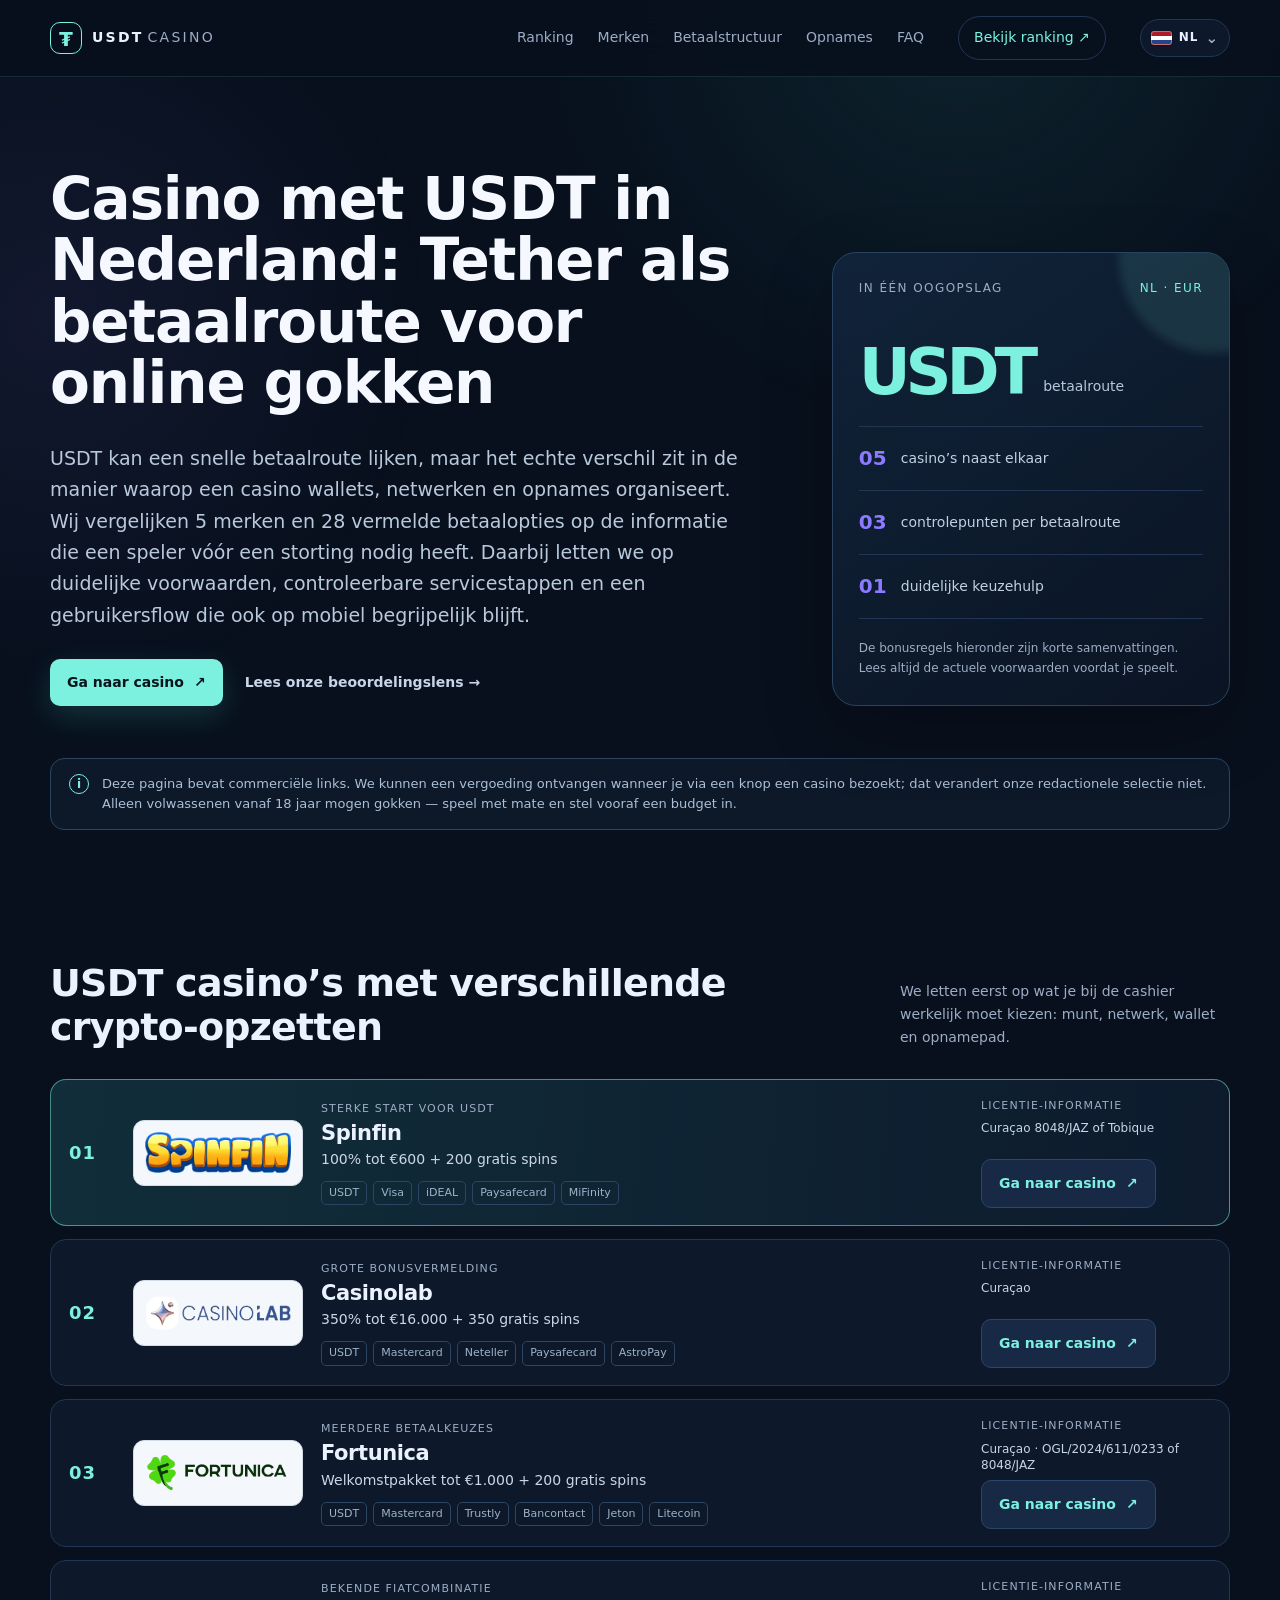
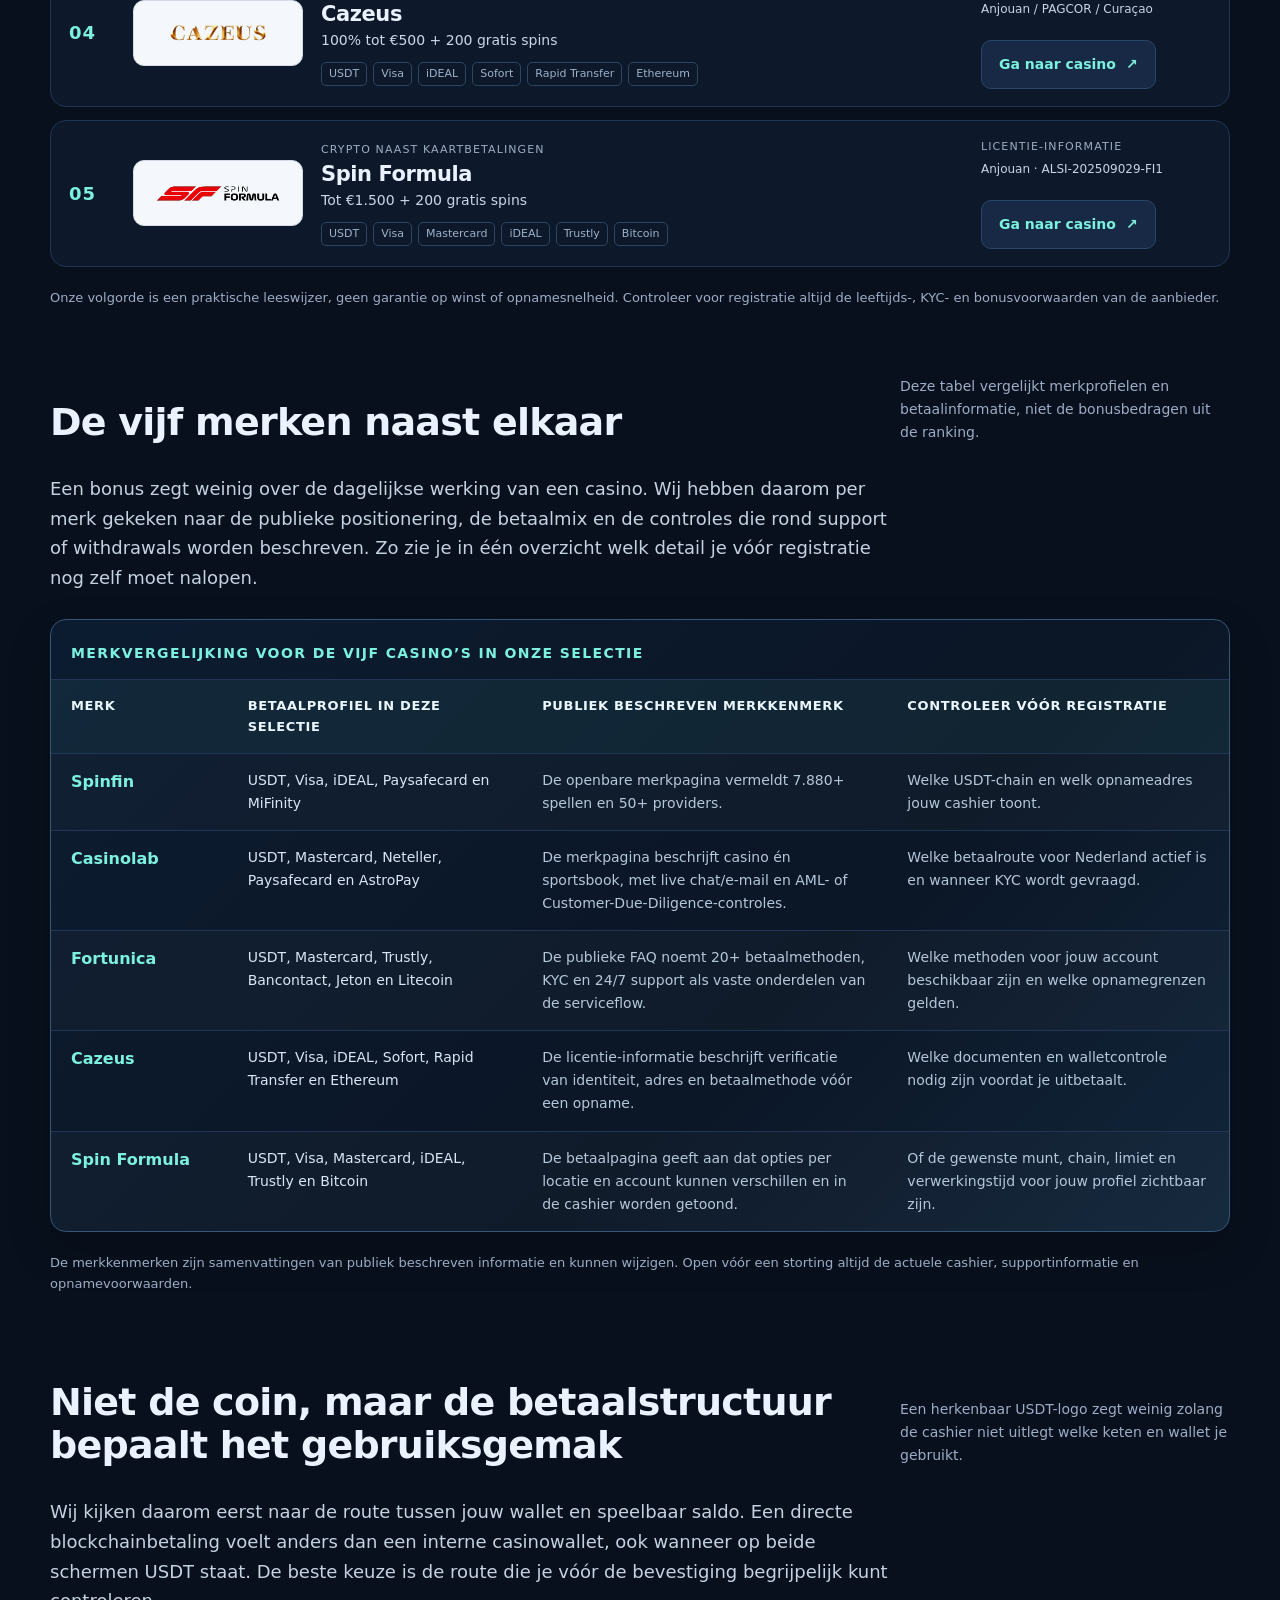
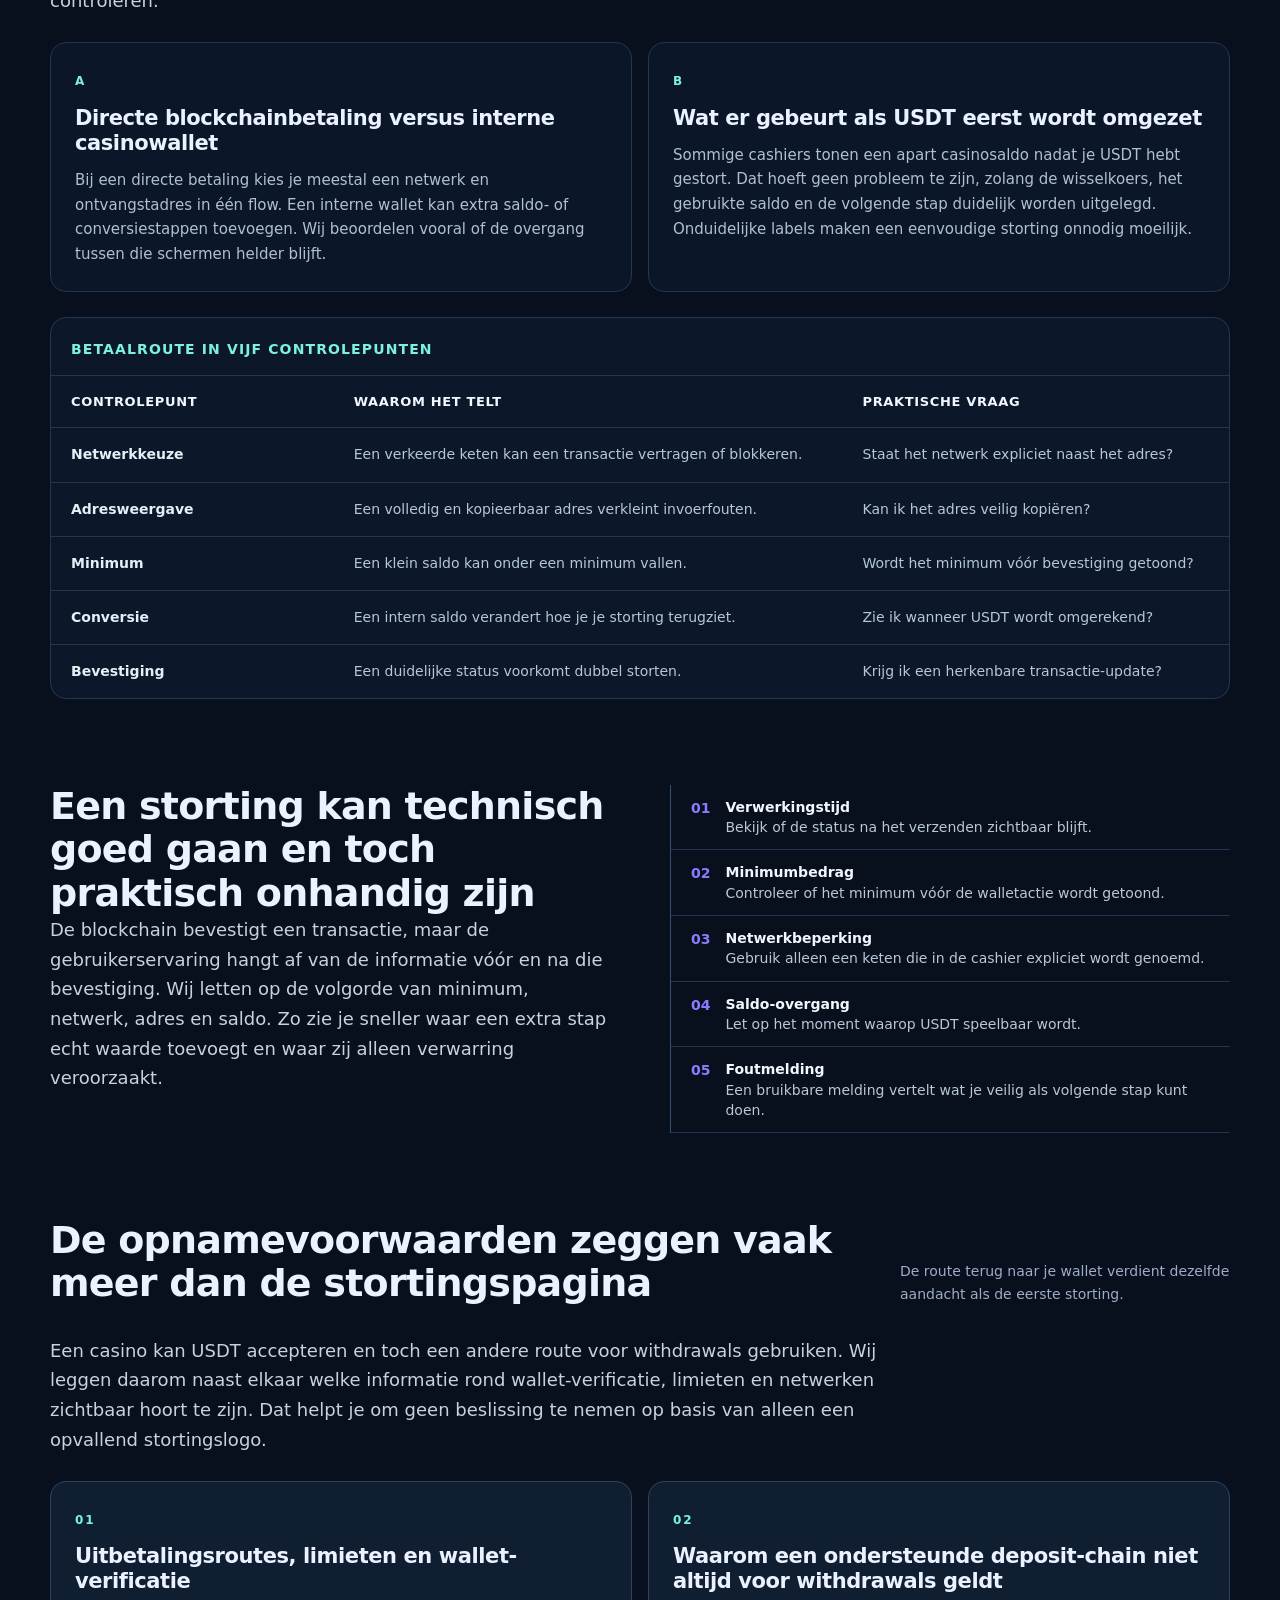
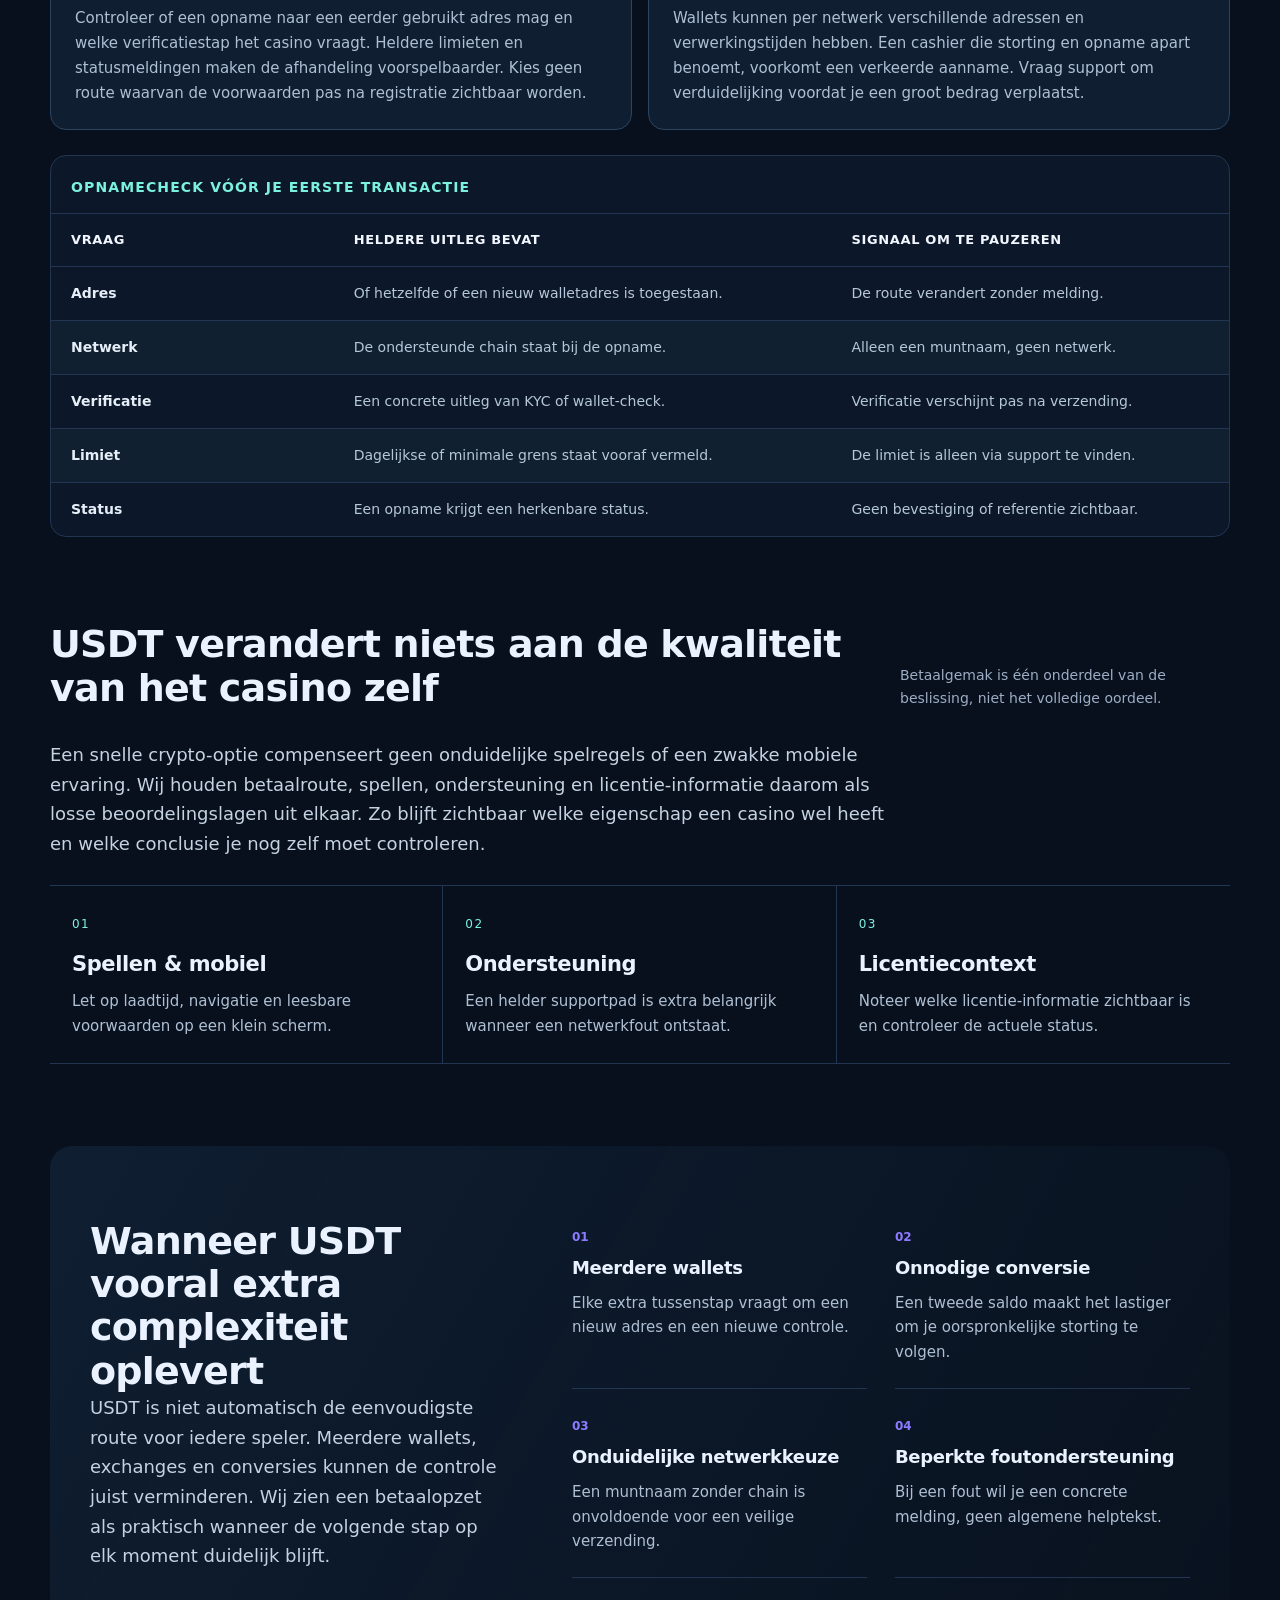
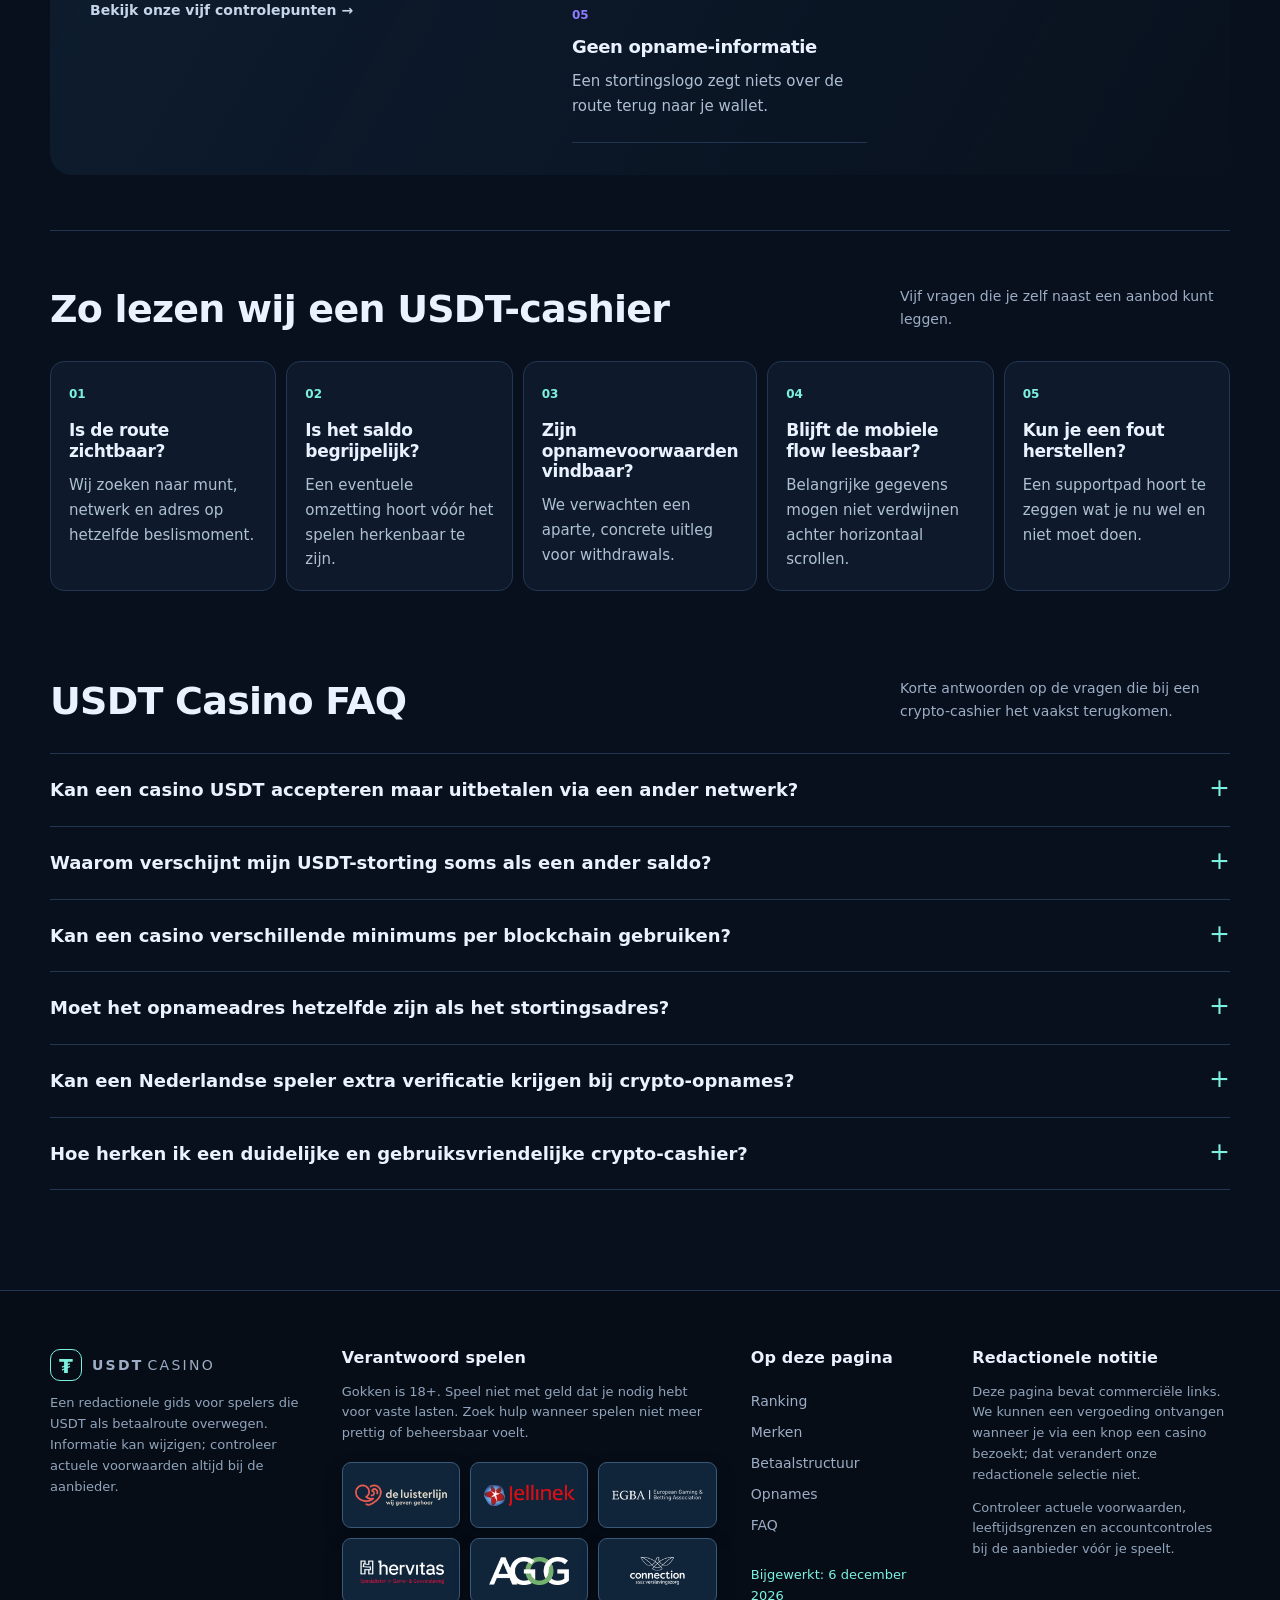
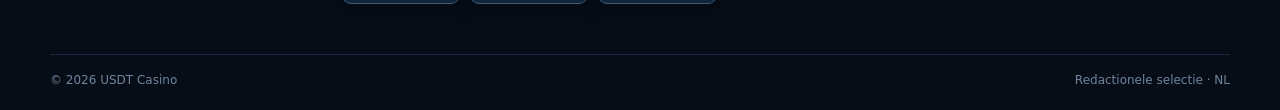
==== commit 74fde619: "commit-pl" ====
--- a/index.html
+++ b/index.html
@@ -3,17 +3,20 @@
 <head>
   <meta charset="utf-8">
   <meta name="viewport" content="width=device-width, initial-scale=1">
-  <title>Casino met USDT Nederland: onafhankelijke vergelijking | September 2026</title>
+  <title>Casino met USDT Nederland: onafhankelijke vergelijking | Oktober 2026</title>
   <meta name="description" content="Onze redactie vergelijkt USDT casino’s voor Nederlandse spelers: bonusvermeldingen, betaalstructuren, opnames en praktische aandachtspunten in één helder overzicht.">
   <meta name="robots" content="index,follow">
   <meta name="author" content="USDT Casino redactie">
-  <meta name="date" content="2026-09-21">
+  <meta name="date" content="2026-10-29">
   <meta property="og:title" content="Casino met USDT Nederland: heldere vergelijking">
   <meta property="og:description" content="Bekijk hoe vijf USDT-casino’s verschillen in betaalroute, bonusvermelding en gebruiksgemak.">
   <meta property="og:type" content="website">
   <meta property="og:url" content="https://usdtcasino-nl.com/">
-  <meta property="og:updated_time" content="2026-09-21">
+  <meta property="og:updated_time" content="2026-10-29">
   <link rel="canonical" href="https://usdtcasino-nl.com/">
+  <link rel="alternate" hreflang="nl-NL" href="https://usdtcasino-nl.com/">
+  <link rel="alternate" hreflang="pl-PL" href="https://usdtcasino-nl.com/pl/">
+  <link rel="alternate" hreflang="x-default" href="https://usdtcasino-nl.com/">
   <link rel="icon" type="image/svg+xml" href="/favicon.svg">
   <link rel="stylesheet" href="/styles.css">
   <script type="application/ld+json">
@@ -34,7 +37,7 @@
     "url":"https://usdtcasino-nl.com/",
     "name":"Casino met USDT Nederland",
     "isPartOf":{"@id":"https://usdtcasino-nl.com/#website"},
-    "dateModified":"2026-09-21",
+    "dateModified":"2026-10-29",
     "inLanguage":"nl-NL"
   }
   </script>
@@ -71,6 +74,10 @@
         <a href="#faq">FAQ</a>
       </nav>
       <a class="header-cta" href="#ranking">Bekijk ranking <span aria-hidden="true">↗</span></a>
+      <details class="language-switcher">
+        <summary class="language-current" aria-label="Kies taal"><span class="language-flag language-flag-nl" aria-hidden="true"></span><span>NL</span><span class="language-chevron" aria-hidden="true">⌄</span></summary>
+        <div class="language-menu" role="menu"><a class="language-option is-active" href="/" lang="nl" aria-current="page" role="menuitem"><span class="language-flag language-flag-nl" aria-hidden="true"></span><span>Nederlands</span><small>NL</small></a><a class="language-option" href="/pl/" lang="pl" role="menuitem"><span class="language-flag language-flag-pl" aria-hidden="true"></span><span>Polski</span><small>PL</small></a></div>
+      </details>
     </div>
   </header>
 
@@ -206,14 +213,14 @@
     <div class="shell footer-grid">
       <div><a class="brand footer-brand" href="/" aria-label="USDT Casino startpagina"><span class="brand-mark" aria-hidden="true">₮</span><span>USDT<span class="brand-muted">CASINO</span></span></a><p>Een redactionele gids voor spelers die USDT als betaalroute overwegen. Informatie kan wijzigen; controleer actuele voorwaarden altijd bij de aanbieder.</p></div>
       <div><h2>Verantwoord spelen</h2><p>Gokken is 18+. Speel niet met geld dat je nodig hebt voor vaste lasten. Zoek hulp wanneer spelen niet meer prettig of beheersbaar voelt.</p><div class="support-logos" aria-label="Organisaties voor hulp en informatie"><a href="https://www.deluisterlijn.nl/" target="_blank" rel="nofollow noopener"><img src="/assets/deluisterlijn.nl.webp" alt="De Luisterlijn" width="104" height="46"></a><a href="https://www.jellinek.nl/" target="_blank" rel="nofollow noopener"><img src="/assets/jellinek.nl_.webp" alt="Jellinek" width="104" height="46"></a><a href="https://www.egba.eu/" target="_blank" rel="nofollow noopener"><img src="/assets/egba.eu_.webp" alt="EGBA" width="104" height="46"></a><a href="https://www.hervitas.nl/" target="_blank" rel="nofollow noopener"><img src="/assets/hervitas.nl_.webp" alt="Hervitas" width="104" height="46"></a><a href="https://agog.nl/" target="_blank" rel="nofollow noopener"><img src="/assets/agog.nl.webp" alt="AGOG" width="104" height="46"></a><a href="https://connection-sggz.nl/" target="_blank" rel="nofollow noopener"><img src="/assets/connection-sggz.nl.webp" alt="Connection SGGZ" width="104" height="46"></a></div></div>
-      <div><h2>Op deze pagina</h2><a href="#ranking">Ranking</a><a href="#merken">Merken</a><a href="#structuur">Betaalstructuur</a><a href="#opnames">Opnames</a><a href="#faq">FAQ</a><p class="footer-date">Bijgewerkt: <time class="js-date" data-live-date datetime="2026-09-21">21 september 2026</time></p></div>
+      <div><h2>Op deze pagina</h2><a href="#ranking">Ranking</a><a href="#merken">Merken</a><a href="#structuur">Betaalstructuur</a><a href="#opnames">Opnames</a><a href="#faq">FAQ</a><p class="footer-date">Bijgewerkt: <time class="js-date" data-live-date datetime="2026-10-29">29 oktober 2026</time></p></div>
       <div class="footer-extra"><h2>Redactionele notitie</h2><p>Deze pagina bevat commerciële links. We kunnen een vergoeding ontvangen wanneer je via een knop een casino bezoekt; dat verandert onze redactionele selectie niet.</p><p>Controleer actuele voorwaarden, leeftijdsgrenzen en accountcontroles bij de aanbieder vóór je speelt.</p></div>
     </div>
     <div class="shell footer-bottom"><span>© <span data-live-year>2026</span> USDT Casino</span><span>Redactionele selectie · NL</span></div>
   </footer>
   <aside class="bonus-catchfish" id="bonus-catchfish" aria-label="Bonusaanbieding" aria-hidden="true">
     <div class="bonus-catchfish-copy"><strong>Ontvang een bonus</strong><span>Bekijk de bonus van het eerste casino in onze ranking en lees de voorwaarden voordat je speelt.</span></div>
-    <a class="button button-primary" href="/visit/spinfin/" rel="sponsored nofollow">Ontvang bonus <span aria-hidden="true">↗</span></a>
+    <a class="button button-primary" href="/visit/" rel="sponsored nofollow">Ontvang bonus <span aria-hidden="true">↗</span></a>
     <button class="bonus-catchfish-close" type="button" aria-label="Bonusmelding sluiten">×</button>
   </aside>
   <script src="/script.js" defer></script>
--- a/styles.css
+++ b/styles.css
@@ -26,3 +26,17 @@
 .brand-table td:nth-child(3){width:31%}
 .brand-table td:nth-child(4){width:29%}
 @media(max-width:700px){.brand-table{min-width:860px}.brand-table-wrap{margin-top:18px}}
+.language-switcher{position:relative;z-index:40;flex:0 0 auto;border:0}
+.language-current{display:inline-flex;align-items:center;justify-content:center;gap:7px;cursor:pointer;color:var(--ink);font-size:12px;font-weight:800;letter-spacing:.08em;list-style:none;padding:8px 10px;border:1px solid var(--line);border-radius:999px;background:rgba(16,28,47,.82)}
+.language-current::-webkit-details-marker{display:none}
+.language-current:after,.language-switcher[open] .language-current:after{content:none!important}
+.language-chevron{font-size:15px;line-height:.7;color:var(--muted)}
+.language-flag{display:inline-block;width:21px;height:14px;border-radius:3px;border:1px solid rgba(255,255,255,.35);box-shadow:0 0 0 1px rgba(0,0,0,.15);flex:0 0 auto}
+.language-flag-nl{background:linear-gradient(to bottom,#ae1c28 0 33.33%,#fff 33.33% 66.66%,#21468b 66.66%)}
+.language-flag-pl{background:linear-gradient(to bottom,#fff 0 50%,#dc143c 50%)}
+.language-menu{position:absolute;right:0;top:calc(100% + 10px);min-width:174px;padding:7px;background:#101c2f;border:1px solid #2b4667;border-radius:14px;box-shadow:0 16px 34px rgba(0,0,0,.32)}
+.language-option{display:flex;align-items:center;gap:9px;padding:9px 10px;border-radius:9px;color:var(--ink);text-decoration:none;font-size:13px;font-weight:700}
+.language-option:hover,.language-option:focus,.language-option.is-active{background:#172944}
+.language-option small{margin-left:auto;color:var(--muted);font-size:10px;letter-spacing:.08em}
+.language-option .language-flag{border-color:#47627d;box-shadow:none}
+@media(max-width:700px){.language-current{padding:7px 8px}.language-menu{right:0}.header-inner{gap:10px}}
